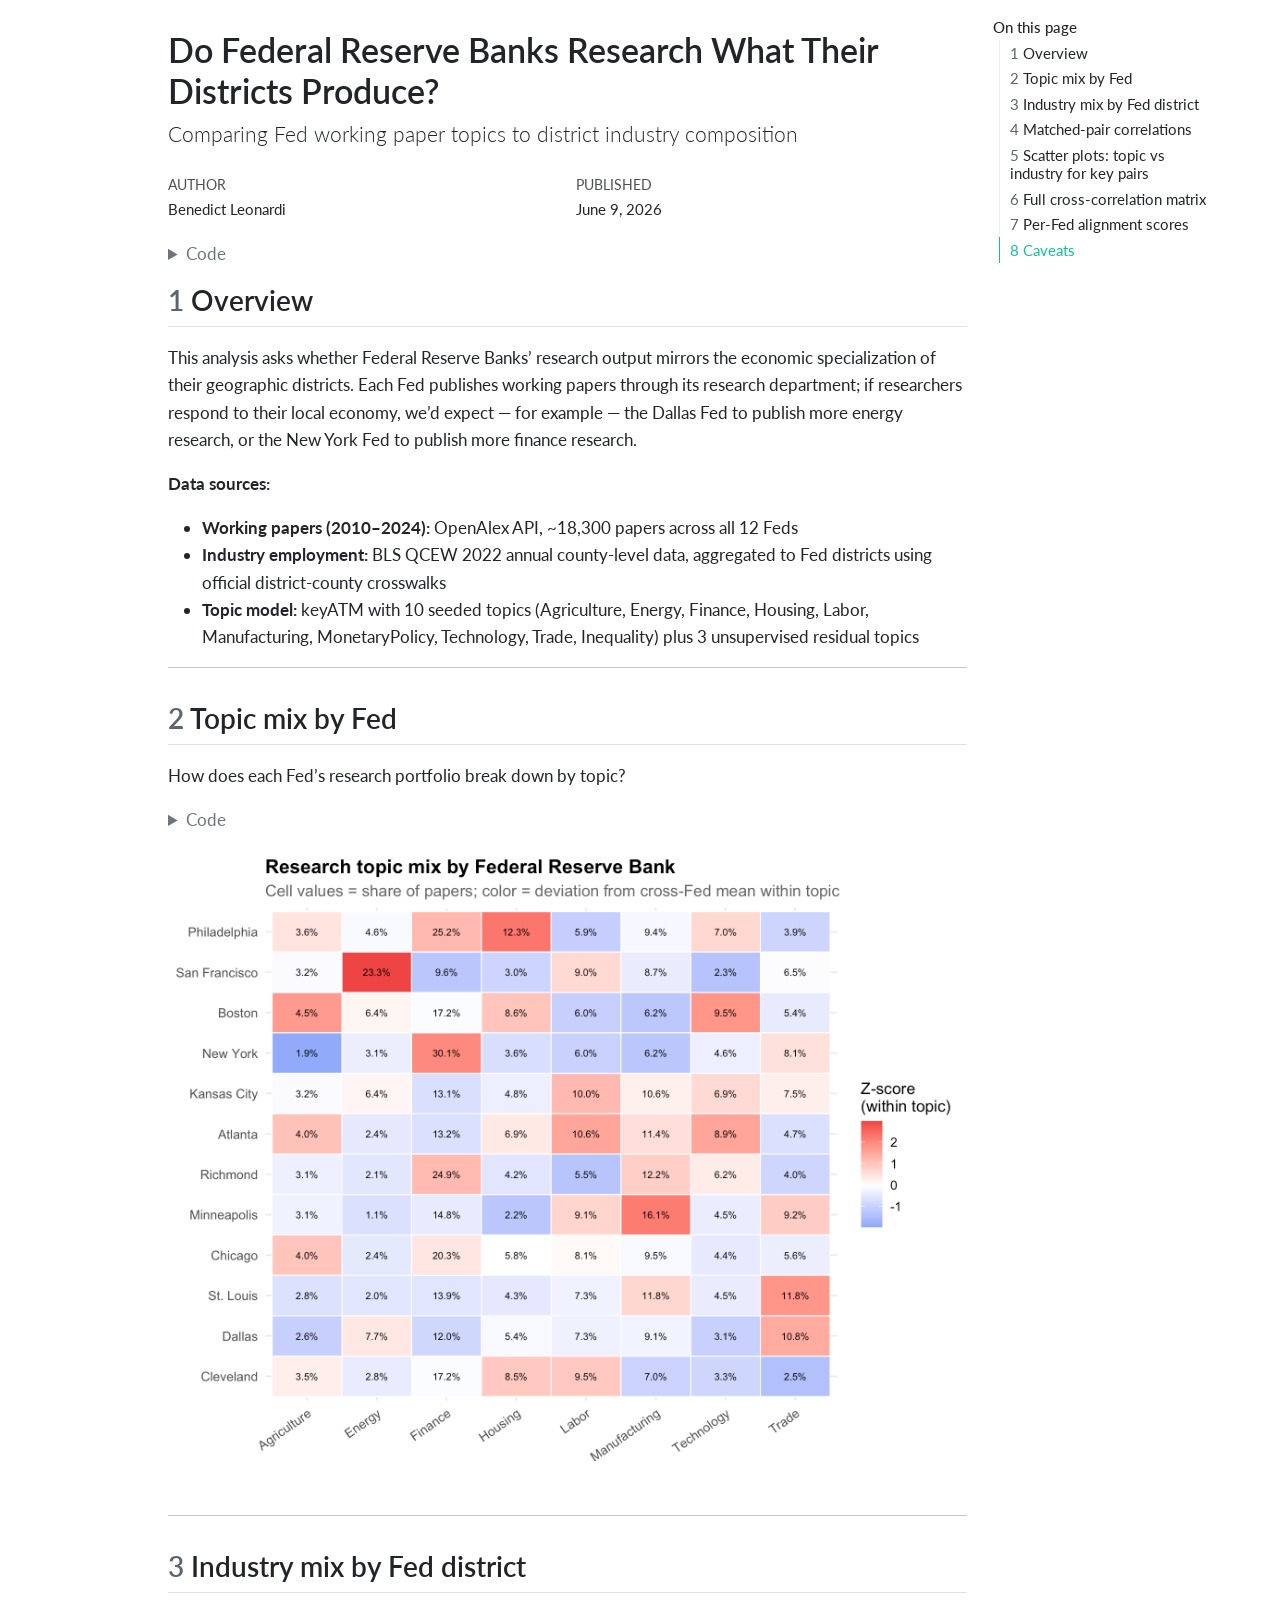
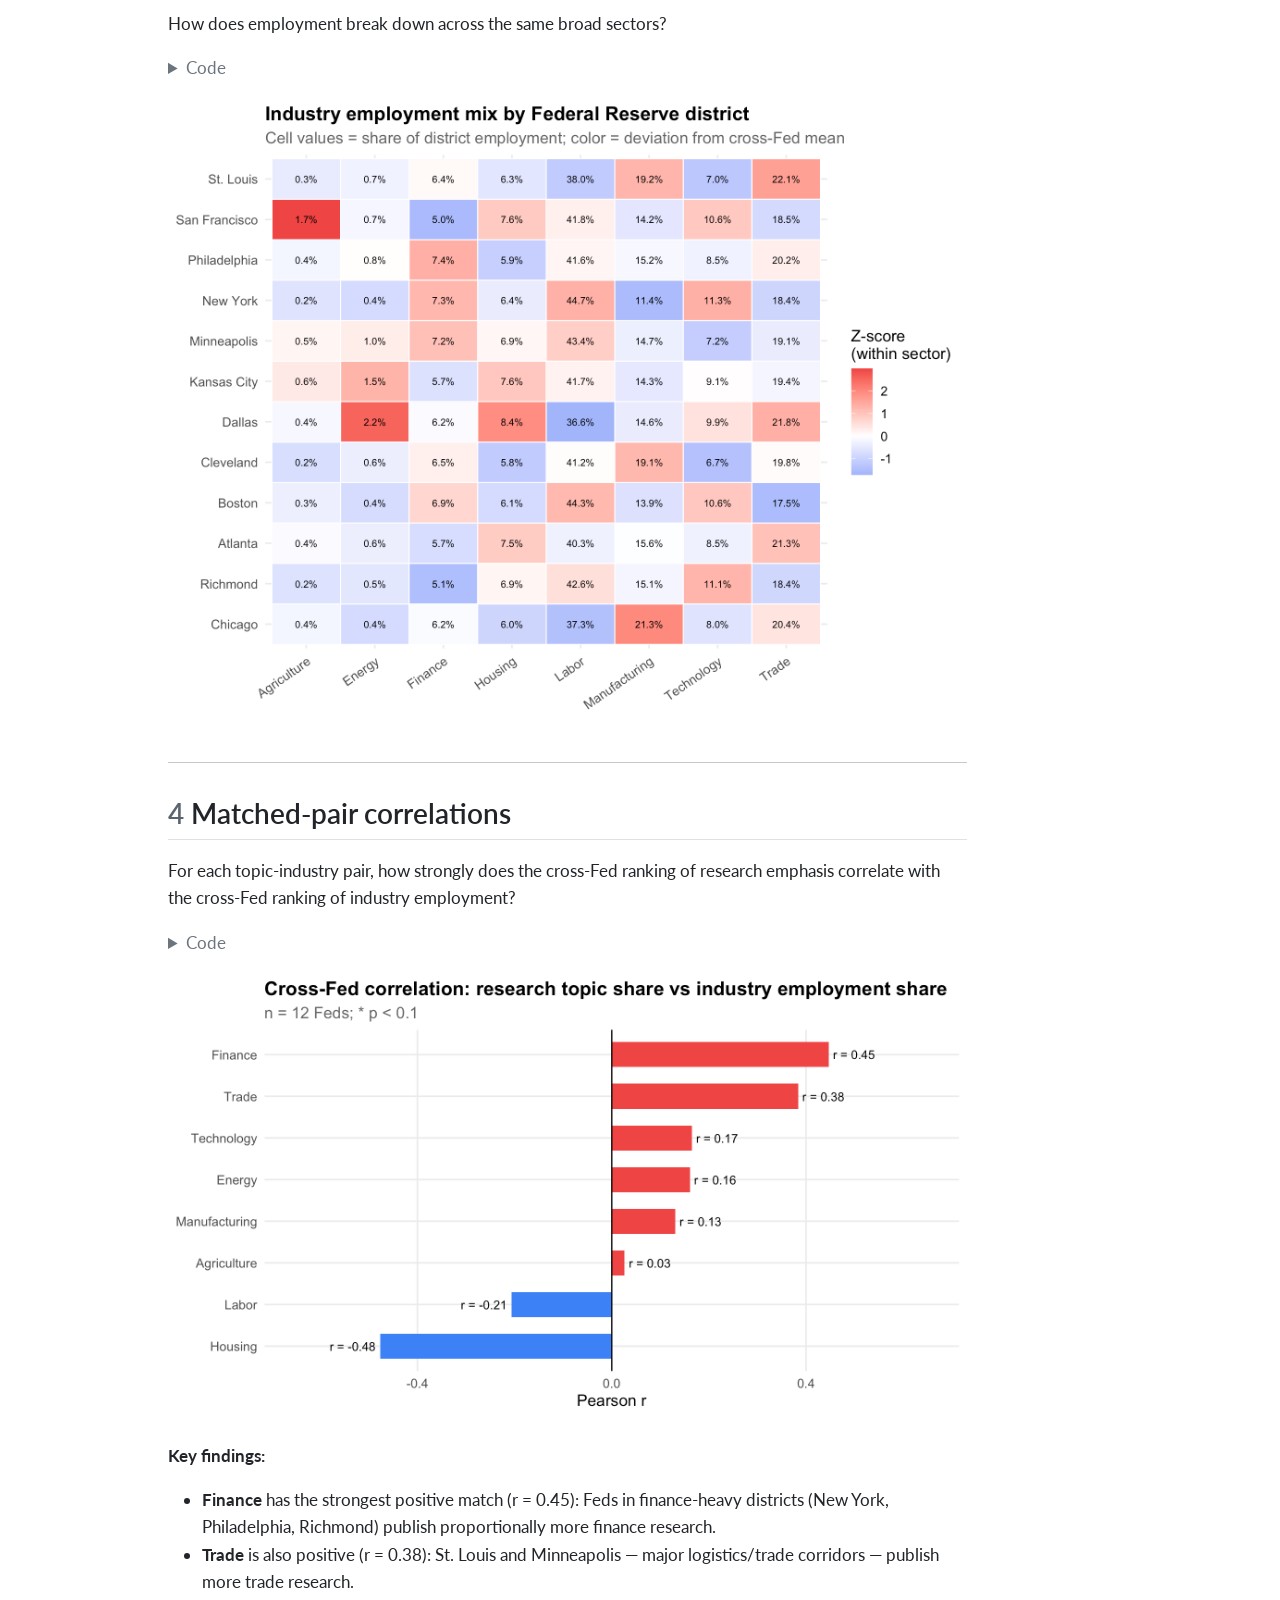
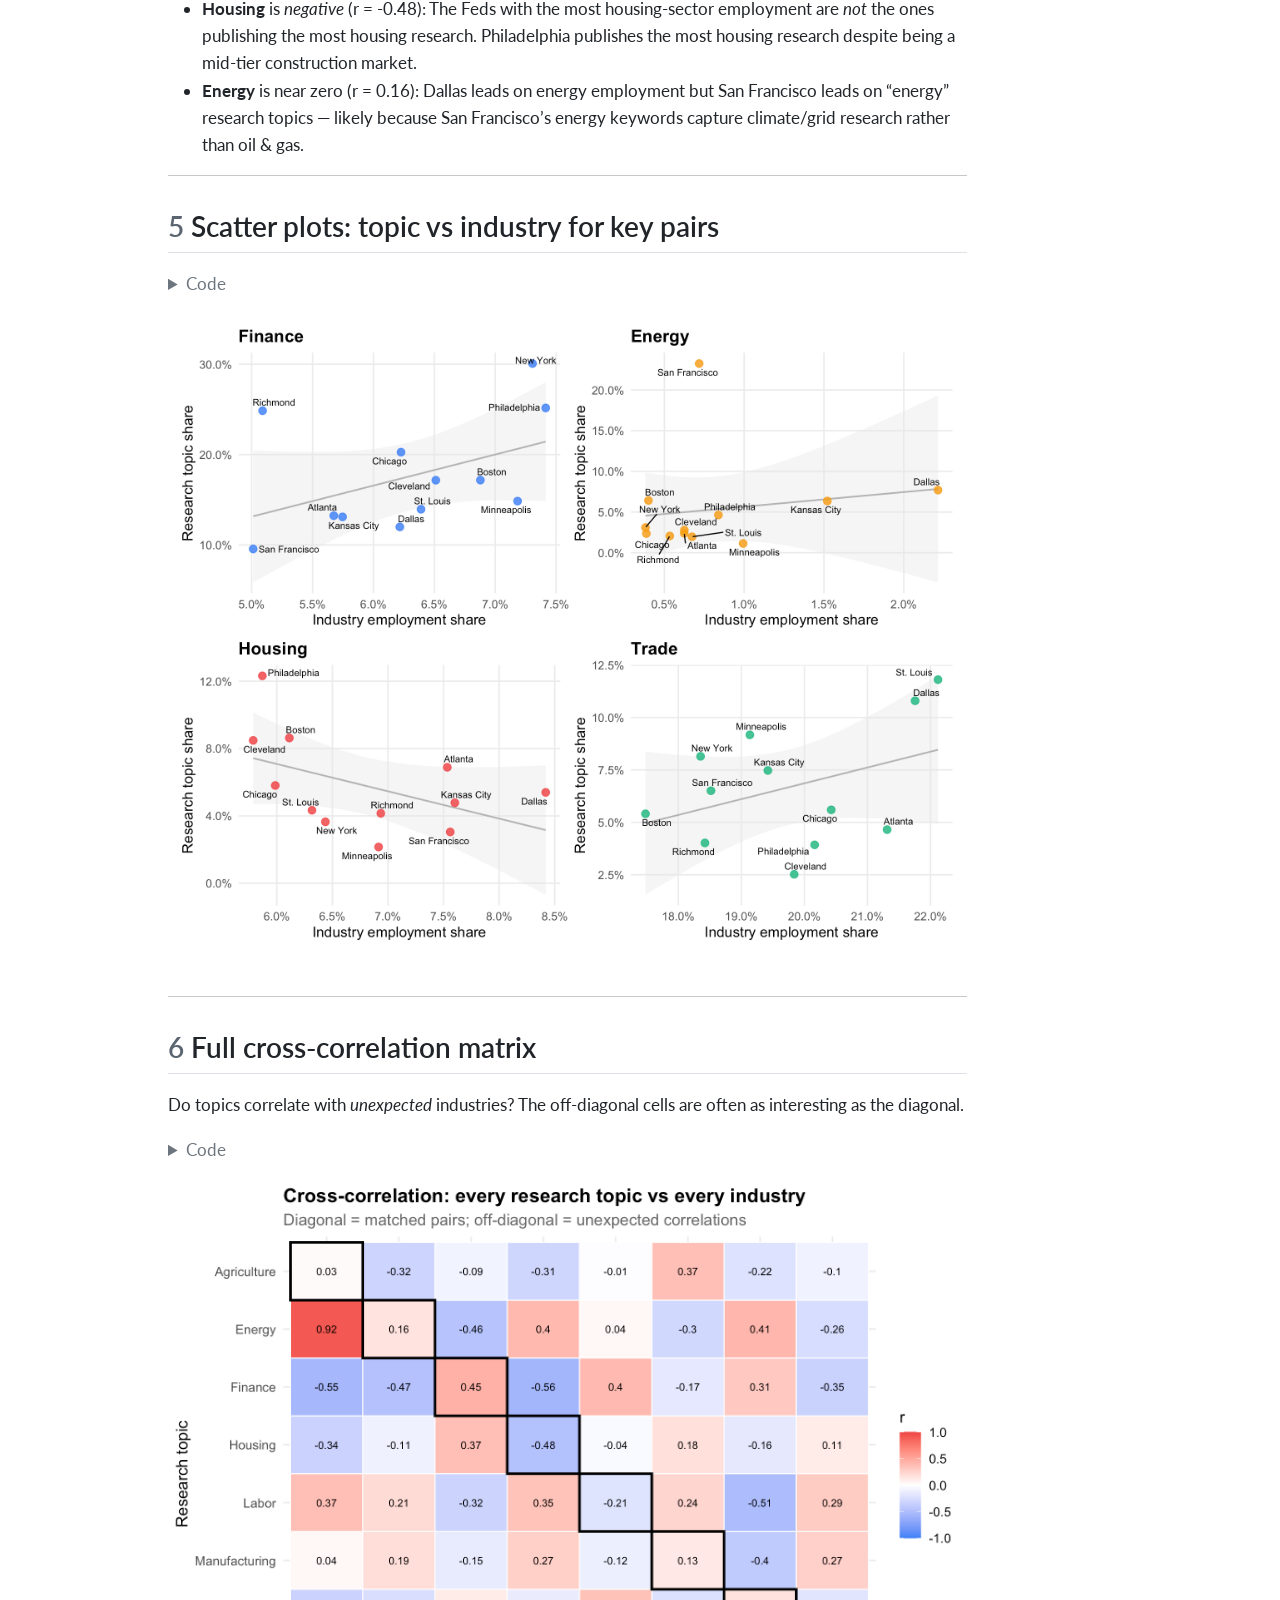
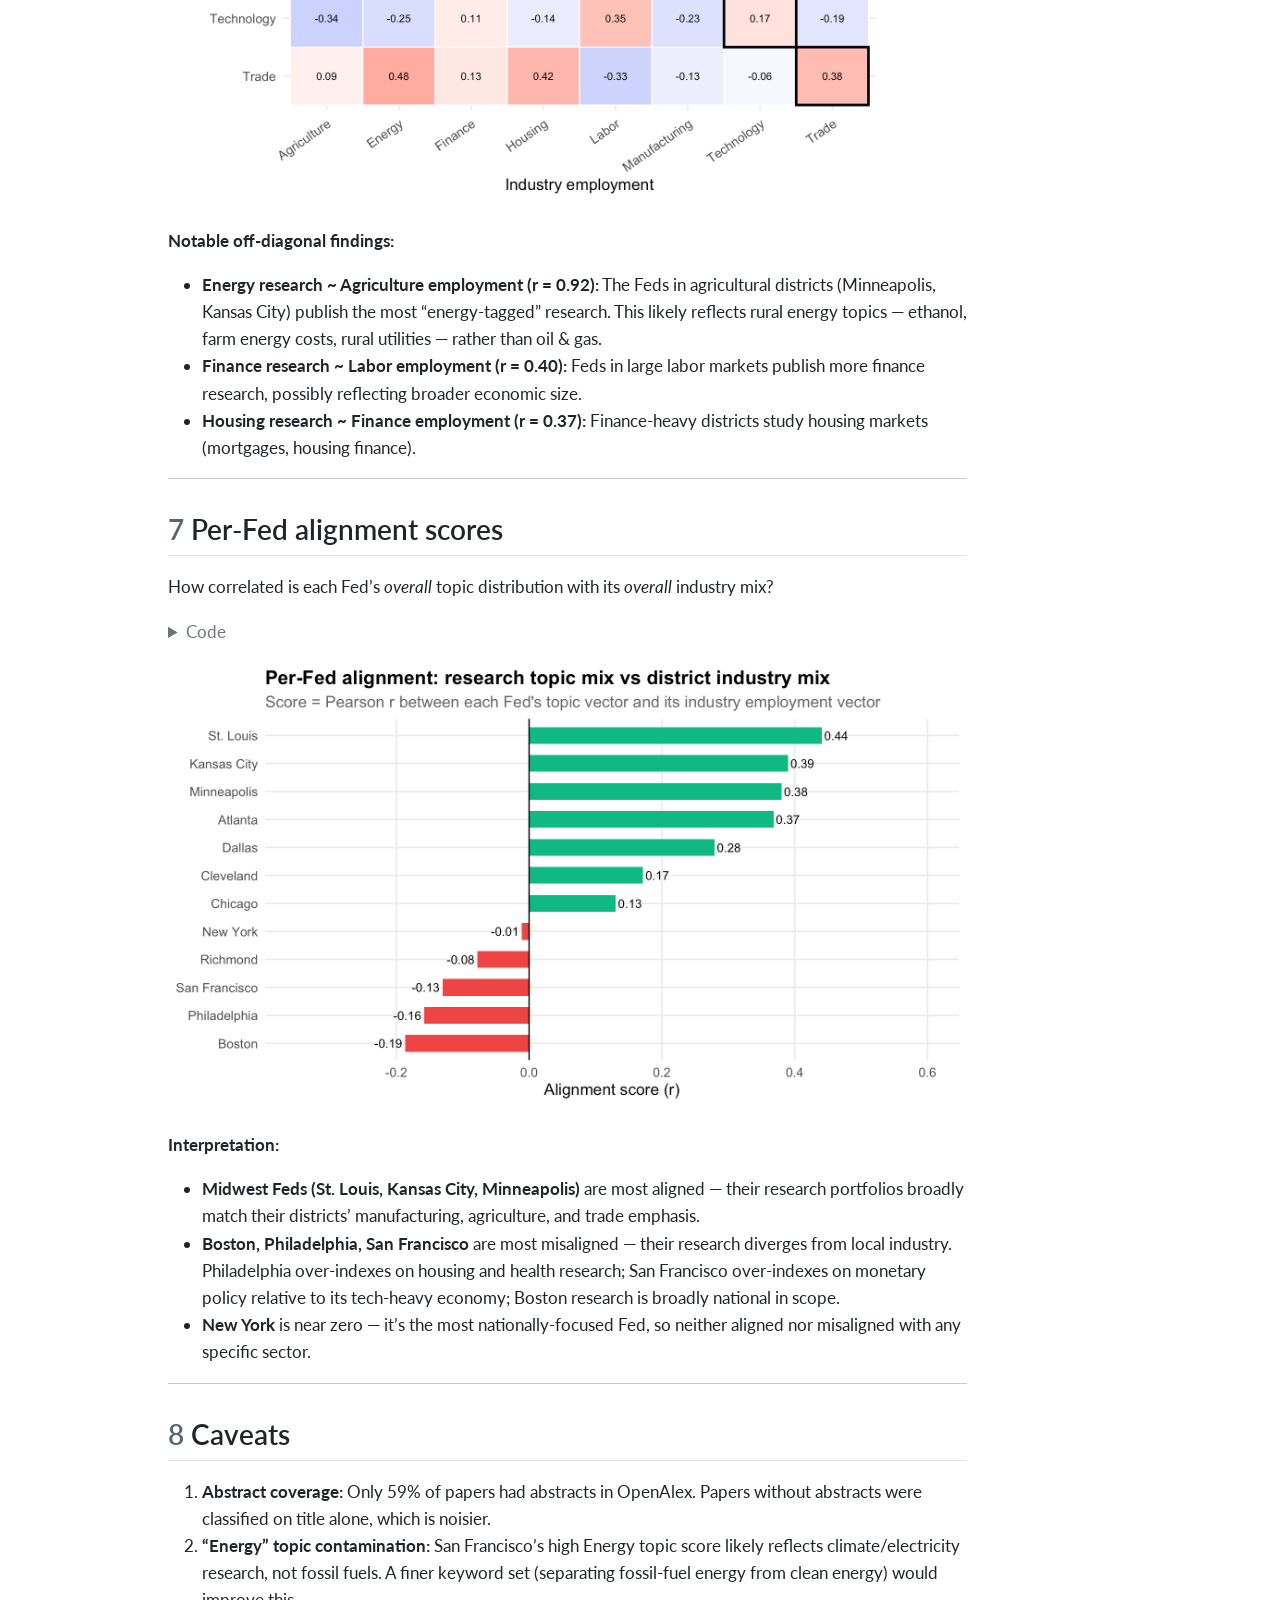
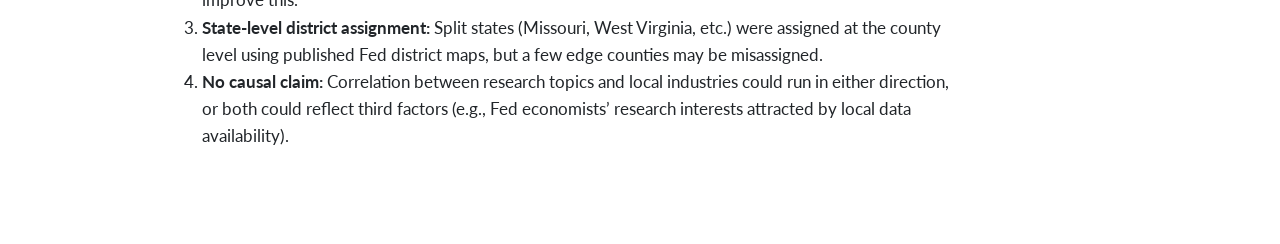
==== docs/index.html @ f2a588a4 "Initial commit: Fed Reserve research alignment analysis Co-Authored-By: Claude Sonnet 4.6 <noreply@a" ====
<!DOCTYPE html>
<html xmlns="http://www.w3.org/1999/xhtml" lang="en" xml:lang="en"><head>

<meta charset="utf-8">
<meta name="generator" content="quarto-1.8.27">

<meta name="viewport" content="width=device-width, initial-scale=1.0, user-scalable=yes">

<meta name="author" content="Benedict Leonardi">
<meta name="dcterms.date" content="2026-06-09">

<title>Do Federal Reserve Banks Research What Their Districts Produce? – Fed Research Districts</title>
<style>
code{white-space: pre-wrap;}
span.smallcaps{font-variant: small-caps;}
div.columns{display: flex; gap: min(4vw, 1.5em);}
div.column{flex: auto; overflow-x: auto;}
div.hanging-indent{margin-left: 1.5em; text-indent: -1.5em;}
ul.task-list{list-style: none;}
ul.task-list li input[type="checkbox"] {
  width: 0.8em;
  margin: 0 0.8em 0.2em -1em; /* quarto-specific, see https://github.com/quarto-dev/quarto-cli/issues/4556 */ 
  vertical-align: middle;
}
/* CSS for syntax highlighting */
html { -webkit-text-size-adjust: 100%; }
pre > code.sourceCode { white-space: pre; position: relative; }
pre > code.sourceCode > span { display: inline-block; line-height: 1.25; }
pre > code.sourceCode > span:empty { height: 1.2em; }
.sourceCode { overflow: visible; }
code.sourceCode > span { color: inherit; text-decoration: inherit; }
div.sourceCode { margin: 1em 0; }
pre.sourceCode { margin: 0; }
@media screen {
div.sourceCode { overflow: auto; }
}
@media print {
pre > code.sourceCode { white-space: pre-wrap; }
pre > code.sourceCode > span { text-indent: -5em; padding-left: 5em; }
}
pre.numberSource code
  { counter-reset: source-line 0; }
pre.numberSource code > span
  { position: relative; left: -4em; counter-increment: source-line; }
pre.numberSource code > span > a:first-child::before
  { content: counter(source-line);
    position: relative; left: -1em; text-align: right; vertical-align: baseline;
    border: none; display: inline-block;
    -webkit-touch-callout: none; -webkit-user-select: none;
    -khtml-user-select: none; -moz-user-select: none;
    -ms-user-select: none; user-select: none;
    padding: 0 4px; width: 4em;
  }
pre.numberSource { margin-left: 3em;  padding-left: 4px; }
div.sourceCode
  {   }
@media screen {
pre > code.sourceCode > span > a:first-child::before { text-decoration: underline; }
}
</style>


<script src="site_libs/quarto-nav/quarto-nav.js"></script>
<script src="site_libs/clipboard/clipboard.min.js"></script>
<script src="site_libs/quarto-search/autocomplete.umd.js"></script>
<script src="site_libs/quarto-search/fuse.min.js"></script>
<script src="site_libs/quarto-search/quarto-search.js"></script>
<meta name="quarto:offset" content="./">
<script src="site_libs/quarto-html/quarto.js" type="module"></script>
<script src="site_libs/quarto-html/tabsets/tabsets.js" type="module"></script>
<script src="site_libs/quarto-html/axe/axe-check.js" type="module"></script>
<script src="site_libs/quarto-html/popper.min.js"></script>
<script src="site_libs/quarto-html/tippy.umd.min.js"></script>
<script src="site_libs/quarto-html/anchor.min.js"></script>
<link href="site_libs/quarto-html/tippy.css" rel="stylesheet">
<link href="site_libs/quarto-html/quarto-syntax-highlighting-8b4baf804e461d9b72633f0de59a0cac.css" rel="stylesheet" id="quarto-text-highlighting-styles">
<script src="site_libs/bootstrap/bootstrap.min.js"></script>
<link href="site_libs/bootstrap/bootstrap-icons.css" rel="stylesheet">
<link href="site_libs/bootstrap/bootstrap-490776986bfb54d168745c47eead3066.min.css" rel="stylesheet" append-hash="true" id="quarto-bootstrap" data-mode="light">
<script id="quarto-search-options" type="application/json">{
  "location": "sidebar",
  "copy-button": false,
  "collapse-after": 3,
  "panel-placement": "start",
  "type": "textbox",
  "limit": 50,
  "keyboard-shortcut": [
    "f",
    "/",
    "s"
  ],
  "show-item-context": false,
  "language": {
    "search-no-results-text": "No results",
    "search-matching-documents-text": "matching documents",
    "search-copy-link-title": "Copy link to search",
    "search-hide-matches-text": "Hide additional matches",
    "search-more-match-text": "more match in this document",
    "search-more-matches-text": "more matches in this document",
    "search-clear-button-title": "Clear",
    "search-text-placeholder": "",
    "search-detached-cancel-button-title": "Cancel",
    "search-submit-button-title": "Submit",
    "search-label": "Search"
  }
}</script>


</head>

<body class="quarto-light">

<div id="quarto-search-results"></div>
<!-- content -->
<div id="quarto-content" class="quarto-container page-columns page-rows-contents page-layout-article">
<!-- sidebar -->
<!-- margin-sidebar -->
    <div id="quarto-margin-sidebar" class="sidebar margin-sidebar">
        <nav id="TOC" role="doc-toc" class="toc-active">
    <h2 id="toc-title">On this page</h2>
   
  <ul>
  <li><a href="#overview" id="toc-overview" class="nav-link active" data-scroll-target="#overview"><span class="header-section-number">1</span> Overview</a></li>
  <li><a href="#topic-mix-by-fed" id="toc-topic-mix-by-fed" class="nav-link" data-scroll-target="#topic-mix-by-fed"><span class="header-section-number">2</span> Topic mix by Fed</a></li>
  <li><a href="#industry-mix-by-fed-district" id="toc-industry-mix-by-fed-district" class="nav-link" data-scroll-target="#industry-mix-by-fed-district"><span class="header-section-number">3</span> Industry mix by Fed district</a></li>
  <li><a href="#matched-pair-correlations" id="toc-matched-pair-correlations" class="nav-link" data-scroll-target="#matched-pair-correlations"><span class="header-section-number">4</span> Matched-pair correlations</a></li>
  <li><a href="#scatter-plots-topic-vs-industry-for-key-pairs" id="toc-scatter-plots-topic-vs-industry-for-key-pairs" class="nav-link" data-scroll-target="#scatter-plots-topic-vs-industry-for-key-pairs"><span class="header-section-number">5</span> Scatter plots: topic vs industry for key pairs</a></li>
  <li><a href="#full-cross-correlation-matrix" id="toc-full-cross-correlation-matrix" class="nav-link" data-scroll-target="#full-cross-correlation-matrix"><span class="header-section-number">6</span> Full cross-correlation matrix</a></li>
  <li><a href="#per-fed-alignment-scores" id="toc-per-fed-alignment-scores" class="nav-link" data-scroll-target="#per-fed-alignment-scores"><span class="header-section-number">7</span> Per-Fed alignment scores</a></li>
  <li><a href="#caveats" id="toc-caveats" class="nav-link" data-scroll-target="#caveats"><span class="header-section-number">8</span> Caveats</a></li>
  </ul>
</nav>
    </div>
<!-- main -->
<main class="content" id="quarto-document-content">

<header id="title-block-header" class="quarto-title-block default">
<div class="quarto-title">
<h1 class="title">Do Federal Reserve Banks Research What Their Districts Produce?</h1>
<p class="subtitle lead">Comparing Fed working paper topics to district industry composition</p>
</div>



<div class="quarto-title-meta">

    <div>
    <div class="quarto-title-meta-heading">Author</div>
    <div class="quarto-title-meta-contents">
             <p>Benedict Leonardi </p>
          </div>
  </div>
    
    <div>
    <div class="quarto-title-meta-heading">Published</div>
    <div class="quarto-title-meta-contents">
      <p class="date">June 9, 2026</p>
    </div>
  </div>
  
    
  </div>
  


</header>


<div class="cell">
<details class="code-fold">
<summary>Code</summary>
<div class="code-copy-outer-scaffold"><div class="sourceCode cell-code" id="cb1"><pre class="sourceCode r code-with-copy"><code class="sourceCode r"><span id="cb1-1"><a href="#cb1-1" aria-hidden="true" tabindex="-1"></a><span class="fu">library</span>(tidyverse)</span>
<span id="cb1-2"><a href="#cb1-2" aria-hidden="true" tabindex="-1"></a><span class="fu">library</span>(ggrepel)</span>
<span id="cb1-3"><a href="#cb1-3" aria-hidden="true" tabindex="-1"></a></span>
<span id="cb1-4"><a href="#cb1-4" aria-hidden="true" tabindex="-1"></a>topic_shares    <span class="ot">&lt;-</span> <span class="fu">read_csv</span>(<span class="st">"data/fed_topic_shares.csv"</span>)</span>
<span id="cb1-5"><a href="#cb1-5" aria-hidden="true" tabindex="-1"></a>industry_shares <span class="ot">&lt;-</span> <span class="fu">read_csv</span>(<span class="st">"data/fed_industry_shares.csv"</span>)</span>
<span id="cb1-6"><a href="#cb1-6" aria-hidden="true" tabindex="-1"></a>pair_cors       <span class="ot">&lt;-</span> <span class="fu">read_csv</span>(<span class="st">"data/pair_correlations.csv"</span>)</span>
<span id="cb1-7"><a href="#cb1-7" aria-hidden="true" tabindex="-1"></a>cross_cor       <span class="ot">&lt;-</span> <span class="fu">read_csv</span>(<span class="st">"data/cross_correlation_matrix.csv"</span>)</span>
<span id="cb1-8"><a href="#cb1-8" aria-hidden="true" tabindex="-1"></a>alignment       <span class="ot">&lt;-</span> <span class="fu">read_csv</span>(<span class="st">"data/fed_alignment_scores.csv"</span>)</span>
<span id="cb1-9"><a href="#cb1-9" aria-hidden="true" tabindex="-1"></a>joined          <span class="ot">&lt;-</span> <span class="fu">read_csv</span>(<span class="st">"data/joined_wide.csv"</span>)</span>
<span id="cb1-10"><a href="#cb1-10" aria-hidden="true" tabindex="-1"></a></span>
<span id="cb1-11"><a href="#cb1-11" aria-hidden="true" tabindex="-1"></a>sectors <span class="ot">&lt;-</span> <span class="fu">c</span>(<span class="st">"Housing"</span>,<span class="st">"Energy"</span>,<span class="st">"Agriculture"</span>,<span class="st">"Technology"</span>,<span class="st">"Finance"</span>,<span class="st">"Trade"</span>,<span class="st">"Manufacturing"</span>,<span class="st">"Labor"</span>)</span>
<span id="cb1-12"><a href="#cb1-12" aria-hidden="true" tabindex="-1"></a></span>
<span id="cb1-13"><a href="#cb1-13" aria-hidden="true" tabindex="-1"></a><span class="fu">theme_set</span>(</span>
<span id="cb1-14"><a href="#cb1-14" aria-hidden="true" tabindex="-1"></a>  <span class="fu">theme_minimal</span>(<span class="at">base_size =</span> <span class="dv">13</span>) <span class="sc">+</span></span>
<span id="cb1-15"><a href="#cb1-15" aria-hidden="true" tabindex="-1"></a>  <span class="fu">theme</span>(</span>
<span id="cb1-16"><a href="#cb1-16" aria-hidden="true" tabindex="-1"></a>    <span class="at">plot.title    =</span> <span class="fu">element_text</span>(<span class="at">face =</span> <span class="st">"bold"</span>),</span>
<span id="cb1-17"><a href="#cb1-17" aria-hidden="true" tabindex="-1"></a>    <span class="at">plot.subtitle =</span> <span class="fu">element_text</span>(<span class="at">color =</span> <span class="st">"grey40"</span>),</span>
<span id="cb1-18"><a href="#cb1-18" aria-hidden="true" tabindex="-1"></a>    <span class="at">panel.grid.minor =</span> <span class="fu">element_blank</span>()</span>
<span id="cb1-19"><a href="#cb1-19" aria-hidden="true" tabindex="-1"></a>  )</span>
<span id="cb1-20"><a href="#cb1-20" aria-hidden="true" tabindex="-1"></a>)</span></code></pre></div><button title="Copy to Clipboard" class="code-copy-button"><i class="bi"></i></button></div>
</details>
</div>
<section id="overview" class="level2" data-number="1">
<h2 data-number="1" class="anchored" data-anchor-id="overview"><span class="header-section-number">1</span> Overview</h2>
<p>This analysis asks whether Federal Reserve Banks’ research output mirrors the economic specialization of their geographic districts. Each Fed publishes working papers through its research department; if researchers respond to their local economy, we’d expect — for example — the Dallas Fed to publish more energy research, or the New York Fed to publish more finance research.</p>
<p><strong>Data sources:</strong></p>
<ul>
<li><strong>Working papers (2010–2024):</strong> OpenAlex API, ~18,300 papers across all 12 Feds</li>
<li><strong>Industry employment:</strong> BLS QCEW 2022 annual county-level data, aggregated to Fed districts using official district-county crosswalks</li>
<li><strong>Topic model:</strong> keyATM with 10 seeded topics (Agriculture, Energy, Finance, Housing, Labor, Manufacturing, MonetaryPolicy, Technology, Trade, Inequality) plus 3 unsupervised residual topics</li>
</ul>
<hr>
</section>
<section id="topic-mix-by-fed" class="level2" data-number="2">
<h2 data-number="2" class="anchored" data-anchor-id="topic-mix-by-fed"><span class="header-section-number">2</span> Topic mix by Fed</h2>
<p>How does each Fed’s research portfolio break down by topic?</p>
<div class="cell">
<details class="code-fold">
<summary>Code</summary>
<div class="code-copy-outer-scaffold"><div class="sourceCode cell-code" id="cb2"><pre class="sourceCode r code-with-copy"><code class="sourceCode r"><span id="cb2-1"><a href="#cb2-1" aria-hidden="true" tabindex="-1"></a>topic_long <span class="ot">&lt;-</span> topic_shares <span class="sc">|&gt;</span></span>
<span id="cb2-2"><a href="#cb2-2" aria-hidden="true" tabindex="-1"></a>  <span class="fu">select</span>(fed, <span class="fu">all_of</span>(sectors)) <span class="sc">|&gt;</span></span>
<span id="cb2-3"><a href="#cb2-3" aria-hidden="true" tabindex="-1"></a>  <span class="fu">pivot_longer</span>(<span class="sc">-</span>fed, <span class="at">names_to =</span> <span class="st">"topic"</span>, <span class="at">values_to =</span> <span class="st">"share"</span>)</span>
<span id="cb2-4"><a href="#cb2-4" aria-hidden="true" tabindex="-1"></a></span>
<span id="cb2-5"><a href="#cb2-5" aria-hidden="true" tabindex="-1"></a><span class="co"># Normalize within topic (z-score) so differences are visible across topics</span></span>
<span id="cb2-6"><a href="#cb2-6" aria-hidden="true" tabindex="-1"></a>topic_long <span class="ot">&lt;-</span> topic_long <span class="sc">|&gt;</span></span>
<span id="cb2-7"><a href="#cb2-7" aria-hidden="true" tabindex="-1"></a>  <span class="fu">group_by</span>(topic) <span class="sc">|&gt;</span></span>
<span id="cb2-8"><a href="#cb2-8" aria-hidden="true" tabindex="-1"></a>  <span class="fu">mutate</span>(<span class="at">z =</span> (share <span class="sc">-</span> <span class="fu">mean</span>(share)) <span class="sc">/</span> <span class="fu">sd</span>(share)) <span class="sc">|&gt;</span></span>
<span id="cb2-9"><a href="#cb2-9" aria-hidden="true" tabindex="-1"></a>  <span class="fu">ungroup</span>()</span>
<span id="cb2-10"><a href="#cb2-10" aria-hidden="true" tabindex="-1"></a></span>
<span id="cb2-11"><a href="#cb2-11" aria-hidden="true" tabindex="-1"></a><span class="fu">ggplot</span>(topic_long, <span class="fu">aes</span>(<span class="at">x =</span> topic, <span class="at">y =</span> <span class="fu">fct_reorder</span>(fed, share, <span class="at">.fun =</span> sum), <span class="at">fill =</span> z)) <span class="sc">+</span></span>
<span id="cb2-12"><a href="#cb2-12" aria-hidden="true" tabindex="-1"></a>  <span class="fu">geom_tile</span>(<span class="at">color =</span> <span class="st">"white"</span>, <span class="at">linewidth =</span> <span class="fl">0.4</span>) <span class="sc">+</span></span>
<span id="cb2-13"><a href="#cb2-13" aria-hidden="true" tabindex="-1"></a>  <span class="fu">geom_text</span>(<span class="fu">aes</span>(<span class="at">label =</span> scales<span class="sc">::</span><span class="fu">percent</span>(share, <span class="at">accuracy =</span> <span class="fl">0.1</span>)), <span class="at">size =</span> <span class="fl">2.8</span>, <span class="at">color =</span> <span class="st">"black"</span>) <span class="sc">+</span></span>
<span id="cb2-14"><a href="#cb2-14" aria-hidden="true" tabindex="-1"></a>  <span class="fu">scale_fill_gradient2</span>(</span>
<span id="cb2-15"><a href="#cb2-15" aria-hidden="true" tabindex="-1"></a>    <span class="at">low =</span> <span class="st">"#3B82F6"</span>, <span class="at">mid =</span> <span class="st">"white"</span>, <span class="at">high =</span> <span class="st">"#EF4444"</span>,</span>
<span id="cb2-16"><a href="#cb2-16" aria-hidden="true" tabindex="-1"></a>    <span class="at">midpoint =</span> <span class="dv">0</span>, <span class="at">name =</span> <span class="st">"Z-score</span><span class="sc">\n</span><span class="st">(within topic)"</span></span>
<span id="cb2-17"><a href="#cb2-17" aria-hidden="true" tabindex="-1"></a>  ) <span class="sc">+</span></span>
<span id="cb2-18"><a href="#cb2-18" aria-hidden="true" tabindex="-1"></a>  <span class="fu">scale_x_discrete</span>(<span class="at">guide =</span> <span class="fu">guide_axis</span>(<span class="at">angle =</span> <span class="dv">35</span>)) <span class="sc">+</span></span>
<span id="cb2-19"><a href="#cb2-19" aria-hidden="true" tabindex="-1"></a>  <span class="fu">labs</span>(</span>
<span id="cb2-20"><a href="#cb2-20" aria-hidden="true" tabindex="-1"></a>    <span class="at">title    =</span> <span class="st">"Research topic mix by Federal Reserve Bank"</span>,</span>
<span id="cb2-21"><a href="#cb2-21" aria-hidden="true" tabindex="-1"></a>    <span class="at">subtitle =</span> <span class="st">"Cell values = share of papers; color = deviation from cross-Fed mean within topic"</span>,</span>
<span id="cb2-22"><a href="#cb2-22" aria-hidden="true" tabindex="-1"></a>    <span class="at">x =</span> <span class="cn">NULL</span>, <span class="at">y =</span> <span class="cn">NULL</span></span>
<span id="cb2-23"><a href="#cb2-23" aria-hidden="true" tabindex="-1"></a>  )</span></code></pre></div><button title="Copy to Clipboard" class="code-copy-button"><i class="bi"></i></button></div>
</details>
<div class="cell-output-display">
<div>
<figure class="figure">
<p><img src="index_files/figure-html/topic-heatmap-1.png" class="img-fluid figure-img" width="864"></p>
</figure>
</div>
</div>
</div>
<hr>
</section>
<section id="industry-mix-by-fed-district" class="level2" data-number="3">
<h2 data-number="3" class="anchored" data-anchor-id="industry-mix-by-fed-district"><span class="header-section-number">3</span> Industry mix by Fed district</h2>
<p>How does employment break down across the same broad sectors?</p>
<div class="cell">
<details class="code-fold">
<summary>Code</summary>
<div class="code-copy-outer-scaffold"><div class="sourceCode cell-code" id="cb3"><pre class="sourceCode r code-with-copy"><code class="sourceCode r"><span id="cb3-1"><a href="#cb3-1" aria-hidden="true" tabindex="-1"></a>ind_long <span class="ot">&lt;-</span> industry_shares <span class="sc">|&gt;</span></span>
<span id="cb3-2"><a href="#cb3-2" aria-hidden="true" tabindex="-1"></a>  <span class="fu">filter</span>(sector <span class="sc">%in%</span> sectors)</span>
<span id="cb3-3"><a href="#cb3-3" aria-hidden="true" tabindex="-1"></a></span>
<span id="cb3-4"><a href="#cb3-4" aria-hidden="true" tabindex="-1"></a>ind_long <span class="ot">&lt;-</span> ind_long <span class="sc">|&gt;</span></span>
<span id="cb3-5"><a href="#cb3-5" aria-hidden="true" tabindex="-1"></a>  <span class="fu">group_by</span>(sector) <span class="sc">|&gt;</span></span>
<span id="cb3-6"><a href="#cb3-6" aria-hidden="true" tabindex="-1"></a>  <span class="fu">mutate</span>(<span class="at">z =</span> (emp_share <span class="sc">-</span> <span class="fu">mean</span>(emp_share)) <span class="sc">/</span> <span class="fu">sd</span>(emp_share)) <span class="sc">|&gt;</span></span>
<span id="cb3-7"><a href="#cb3-7" aria-hidden="true" tabindex="-1"></a>  <span class="fu">ungroup</span>()</span>
<span id="cb3-8"><a href="#cb3-8" aria-hidden="true" tabindex="-1"></a></span>
<span id="cb3-9"><a href="#cb3-9" aria-hidden="true" tabindex="-1"></a><span class="fu">ggplot</span>(ind_long, <span class="fu">aes</span>(<span class="at">x =</span> sector, <span class="at">y =</span> <span class="fu">fct_reorder</span>(fed, emp_share, <span class="at">.fun =</span> sum), <span class="at">fill =</span> z)) <span class="sc">+</span></span>
<span id="cb3-10"><a href="#cb3-10" aria-hidden="true" tabindex="-1"></a>  <span class="fu">geom_tile</span>(<span class="at">color =</span> <span class="st">"white"</span>, <span class="at">linewidth =</span> <span class="fl">0.4</span>) <span class="sc">+</span></span>
<span id="cb3-11"><a href="#cb3-11" aria-hidden="true" tabindex="-1"></a>  <span class="fu">geom_text</span>(<span class="fu">aes</span>(<span class="at">label =</span> scales<span class="sc">::</span><span class="fu">percent</span>(emp_share, <span class="at">accuracy =</span> <span class="fl">0.1</span>)), <span class="at">size =</span> <span class="fl">2.8</span>, <span class="at">color =</span> <span class="st">"black"</span>) <span class="sc">+</span></span>
<span id="cb3-12"><a href="#cb3-12" aria-hidden="true" tabindex="-1"></a>  <span class="fu">scale_fill_gradient2</span>(</span>
<span id="cb3-13"><a href="#cb3-13" aria-hidden="true" tabindex="-1"></a>    <span class="at">low =</span> <span class="st">"#3B82F6"</span>, <span class="at">mid =</span> <span class="st">"white"</span>, <span class="at">high =</span> <span class="st">"#EF4444"</span>,</span>
<span id="cb3-14"><a href="#cb3-14" aria-hidden="true" tabindex="-1"></a>    <span class="at">midpoint =</span> <span class="dv">0</span>, <span class="at">name =</span> <span class="st">"Z-score</span><span class="sc">\n</span><span class="st">(within sector)"</span></span>
<span id="cb3-15"><a href="#cb3-15" aria-hidden="true" tabindex="-1"></a>  ) <span class="sc">+</span></span>
<span id="cb3-16"><a href="#cb3-16" aria-hidden="true" tabindex="-1"></a>  <span class="fu">scale_x_discrete</span>(<span class="at">guide =</span> <span class="fu">guide_axis</span>(<span class="at">angle =</span> <span class="dv">35</span>)) <span class="sc">+</span></span>
<span id="cb3-17"><a href="#cb3-17" aria-hidden="true" tabindex="-1"></a>  <span class="fu">labs</span>(</span>
<span id="cb3-18"><a href="#cb3-18" aria-hidden="true" tabindex="-1"></a>    <span class="at">title    =</span> <span class="st">"Industry employment mix by Federal Reserve district"</span>,</span>
<span id="cb3-19"><a href="#cb3-19" aria-hidden="true" tabindex="-1"></a>    <span class="at">subtitle =</span> <span class="st">"Cell values = share of district employment; color = deviation from cross-Fed mean"</span>,</span>
<span id="cb3-20"><a href="#cb3-20" aria-hidden="true" tabindex="-1"></a>    <span class="at">x =</span> <span class="cn">NULL</span>, <span class="at">y =</span> <span class="cn">NULL</span></span>
<span id="cb3-21"><a href="#cb3-21" aria-hidden="true" tabindex="-1"></a>  )</span></code></pre></div><button title="Copy to Clipboard" class="code-copy-button"><i class="bi"></i></button></div>
</details>
<div class="cell-output-display">
<div>
<figure class="figure">
<p><img src="index_files/figure-html/industry-heatmap-1.png" class="img-fluid figure-img" width="864"></p>
</figure>
</div>
</div>
</div>
<hr>
</section>
<section id="matched-pair-correlations" class="level2" data-number="4">
<h2 data-number="4" class="anchored" data-anchor-id="matched-pair-correlations"><span class="header-section-number">4</span> Matched-pair correlations</h2>
<p>For each topic-industry pair, how strongly does the cross-Fed ranking of research emphasis correlate with the cross-Fed ranking of industry employment?</p>
<div class="cell">
<details class="code-fold">
<summary>Code</summary>
<div class="code-copy-outer-scaffold"><div class="sourceCode cell-code" id="cb4"><pre class="sourceCode r code-with-copy"><code class="sourceCode r"><span id="cb4-1"><a href="#cb4-1" aria-hidden="true" tabindex="-1"></a>pair_cors <span class="sc">|&gt;</span></span>
<span id="cb4-2"><a href="#cb4-2" aria-hidden="true" tabindex="-1"></a>  <span class="fu">mutate</span>(</span>
<span id="cb4-3"><a href="#cb4-3" aria-hidden="true" tabindex="-1"></a>    <span class="at">sig   =</span> p <span class="sc">&lt;</span> <span class="fl">0.1</span>,</span>
<span id="cb4-4"><a href="#cb4-4" aria-hidden="true" tabindex="-1"></a>    <span class="at">label =</span> <span class="fu">paste0</span>(<span class="st">"r = "</span>, <span class="fu">round</span>(r, <span class="dv">2</span>), <span class="fu">if_else</span>(sig, <span class="st">"*"</span>, <span class="st">""</span>))</span>
<span id="cb4-5"><a href="#cb4-5" aria-hidden="true" tabindex="-1"></a>  ) <span class="sc">|&gt;</span></span>
<span id="cb4-6"><a href="#cb4-6" aria-hidden="true" tabindex="-1"></a>  <span class="fu">ggplot</span>(<span class="fu">aes</span>(<span class="at">x =</span> r, <span class="at">y =</span> <span class="fu">fct_reorder</span>(sector, r), <span class="at">fill =</span> r <span class="sc">&gt;</span> <span class="dv">0</span>)) <span class="sc">+</span></span>
<span id="cb4-7"><a href="#cb4-7" aria-hidden="true" tabindex="-1"></a>  <span class="fu">geom_col</span>(<span class="at">width =</span> <span class="fl">0.6</span>) <span class="sc">+</span></span>
<span id="cb4-8"><a href="#cb4-8" aria-hidden="true" tabindex="-1"></a>  <span class="fu">geom_text</span>(<span class="fu">aes</span>(<span class="at">label =</span> label, <span class="at">hjust =</span> <span class="fu">if_else</span>(r <span class="sc">&gt;</span> <span class="dv">0</span>, <span class="sc">-</span><span class="fl">0.1</span>, <span class="fl">1.1</span>)), <span class="at">size =</span> <span class="fl">3.5</span>) <span class="sc">+</span></span>
<span id="cb4-9"><a href="#cb4-9" aria-hidden="true" tabindex="-1"></a>  <span class="fu">geom_vline</span>(<span class="at">xintercept =</span> <span class="dv">0</span>, <span class="at">linewidth =</span> <span class="fl">0.5</span>) <span class="sc">+</span></span>
<span id="cb4-10"><a href="#cb4-10" aria-hidden="true" tabindex="-1"></a>  <span class="fu">scale_fill_manual</span>(<span class="at">values =</span> <span class="fu">c</span>(<span class="st">"#3B82F6"</span>,<span class="st">"#EF4444"</span>), <span class="at">guide =</span> <span class="st">"none"</span>) <span class="sc">+</span></span>
<span id="cb4-11"><a href="#cb4-11" aria-hidden="true" tabindex="-1"></a>  <span class="fu">scale_x_continuous</span>(<span class="at">limits =</span> <span class="fu">c</span>(<span class="sc">-</span><span class="fl">0.65</span>, <span class="fl">0.65</span>)) <span class="sc">+</span></span>
<span id="cb4-12"><a href="#cb4-12" aria-hidden="true" tabindex="-1"></a>  <span class="fu">labs</span>(</span>
<span id="cb4-13"><a href="#cb4-13" aria-hidden="true" tabindex="-1"></a>    <span class="at">title    =</span> <span class="st">"Cross-Fed correlation: research topic share vs industry employment share"</span>,</span>
<span id="cb4-14"><a href="#cb4-14" aria-hidden="true" tabindex="-1"></a>    <span class="at">subtitle =</span> <span class="st">"n = 12 Feds; * p &lt; 0.1"</span>,</span>
<span id="cb4-15"><a href="#cb4-15" aria-hidden="true" tabindex="-1"></a>    <span class="at">x =</span> <span class="st">"Pearson r"</span>, <span class="at">y =</span> <span class="cn">NULL</span></span>
<span id="cb4-16"><a href="#cb4-16" aria-hidden="true" tabindex="-1"></a>  )</span></code></pre></div><button title="Copy to Clipboard" class="code-copy-button"><i class="bi"></i></button></div>
</details>
<div class="cell-output-display">
<div>
<figure class="figure">
<p><img src="index_files/figure-html/pair-cors-1.png" class="img-fluid figure-img" width="864"></p>
</figure>
</div>
</div>
</div>
<p><strong>Key findings:</strong></p>
<ul>
<li><strong>Finance</strong> has the strongest positive match (r = 0.45): Feds in finance-heavy districts (New York, Philadelphia, Richmond) publish proportionally more finance research.</li>
<li><strong>Trade</strong> is also positive (r = 0.38): St.&nbsp;Louis and Minneapolis — major logistics/trade corridors — publish more trade research.</li>
<li><strong>Housing</strong> is <em>negative</em> (r = -0.48): The Feds with the most housing-sector employment are <em>not</em> the ones publishing the most housing research. Philadelphia publishes the most housing research despite being a mid-tier construction market.</li>
<li><strong>Energy</strong> is near zero (r = 0.16): Dallas leads on energy employment but San Francisco leads on “energy” research topics — likely because San Francisco’s energy keywords capture climate/grid research rather than oil &amp; gas.</li>
</ul>
<hr>
</section>
<section id="scatter-plots-topic-vs-industry-for-key-pairs" class="level2" data-number="5">
<h2 data-number="5" class="anchored" data-anchor-id="scatter-plots-topic-vs-industry-for-key-pairs"><span class="header-section-number">5</span> Scatter plots: topic vs industry for key pairs</h2>
<div class="cell">
<details class="code-fold">
<summary>Code</summary>
<div class="code-copy-outer-scaffold"><div class="sourceCode cell-code" id="cb5"><pre class="sourceCode r code-with-copy"><code class="sourceCode r"><span id="cb5-1"><a href="#cb5-1" aria-hidden="true" tabindex="-1"></a>plot_scatter <span class="ot">&lt;-</span> <span class="cf">function</span>(sector_name, <span class="at">color =</span> <span class="st">"#3B82F6"</span>) {</span>
<span id="cb5-2"><a href="#cb5-2" aria-hidden="true" tabindex="-1"></a>  <span class="fu">ggplot</span>(joined, <span class="fu">aes</span>(</span>
<span id="cb5-3"><a href="#cb5-3" aria-hidden="true" tabindex="-1"></a>    <span class="at">x =</span> .data[[<span class="fu">paste0</span>(sector_name, <span class="st">"_ind"</span>)]],</span>
<span id="cb5-4"><a href="#cb5-4" aria-hidden="true" tabindex="-1"></a>    <span class="at">y =</span> .data[[<span class="fu">paste0</span>(sector_name, <span class="st">"_topic"</span>)]]</span>
<span id="cb5-5"><a href="#cb5-5" aria-hidden="true" tabindex="-1"></a>  )) <span class="sc">+</span></span>
<span id="cb5-6"><a href="#cb5-6" aria-hidden="true" tabindex="-1"></a>    <span class="fu">geom_smooth</span>(<span class="at">method =</span> <span class="st">"lm"</span>, <span class="at">se =</span> <span class="cn">TRUE</span>, <span class="at">color =</span> <span class="st">"grey70"</span>, <span class="at">fill =</span> <span class="st">"grey90"</span>, <span class="at">linewidth =</span> <span class="fl">0.7</span>) <span class="sc">+</span></span>
<span id="cb5-7"><a href="#cb5-7" aria-hidden="true" tabindex="-1"></a>    <span class="fu">geom_point</span>(<span class="at">size =</span> <span class="dv">3</span>, <span class="at">color =</span> color, <span class="at">alpha =</span> <span class="fl">0.85</span>) <span class="sc">+</span></span>
<span id="cb5-8"><a href="#cb5-8" aria-hidden="true" tabindex="-1"></a>    <span class="fu">geom_text_repel</span>(<span class="fu">aes</span>(<span class="at">label =</span> fed), <span class="at">size =</span> <span class="dv">3</span>, <span class="at">max.overlaps =</span> <span class="dv">20</span>) <span class="sc">+</span></span>
<span id="cb5-9"><a href="#cb5-9" aria-hidden="true" tabindex="-1"></a>    <span class="fu">scale_x_continuous</span>(<span class="at">labels =</span> scales<span class="sc">::</span><span class="fu">percent_format</span>(<span class="at">accuracy =</span> <span class="fl">0.1</span>)) <span class="sc">+</span></span>
<span id="cb5-10"><a href="#cb5-10" aria-hidden="true" tabindex="-1"></a>    <span class="fu">scale_y_continuous</span>(<span class="at">labels =</span> scales<span class="sc">::</span><span class="fu">percent_format</span>(<span class="at">accuracy =</span> <span class="fl">0.1</span>)) <span class="sc">+</span></span>
<span id="cb5-11"><a href="#cb5-11" aria-hidden="true" tabindex="-1"></a>    <span class="fu">labs</span>(</span>
<span id="cb5-12"><a href="#cb5-12" aria-hidden="true" tabindex="-1"></a>      <span class="at">title =</span> sector_name,</span>
<span id="cb5-13"><a href="#cb5-13" aria-hidden="true" tabindex="-1"></a>      <span class="at">x =</span> <span class="st">"Industry employment share"</span>,</span>
<span id="cb5-14"><a href="#cb5-14" aria-hidden="true" tabindex="-1"></a>      <span class="at">y =</span> <span class="st">"Research topic share"</span></span>
<span id="cb5-15"><a href="#cb5-15" aria-hidden="true" tabindex="-1"></a>    )</span>
<span id="cb5-16"><a href="#cb5-16" aria-hidden="true" tabindex="-1"></a>}</span>
<span id="cb5-17"><a href="#cb5-17" aria-hidden="true" tabindex="-1"></a></span>
<span id="cb5-18"><a href="#cb5-18" aria-hidden="true" tabindex="-1"></a><span class="fu">library</span>(patchwork)</span>
<span id="cb5-19"><a href="#cb5-19" aria-hidden="true" tabindex="-1"></a>(<span class="fu">plot_scatter</span>(<span class="st">"Finance"</span>, <span class="st">"#3B82F6"</span>) <span class="sc">|</span> <span class="fu">plot_scatter</span>(<span class="st">"Energy"</span>,  <span class="st">"#F59E0B"</span>)) <span class="sc">/</span></span>
<span id="cb5-20"><a href="#cb5-20" aria-hidden="true" tabindex="-1"></a>(<span class="fu">plot_scatter</span>(<span class="st">"Housing"</span>, <span class="st">"#EF4444"</span>) <span class="sc">|</span> <span class="fu">plot_scatter</span>(<span class="st">"Trade"</span>,   <span class="st">"#10B981"</span>))</span></code></pre></div><button title="Copy to Clipboard" class="code-copy-button"><i class="bi"></i></button></div>
</details>
<div class="cell-output-display">
<div>
<figure class="figure">
<p><img src="index_files/figure-html/scatter-pairs-1.png" class="img-fluid figure-img" width="960"></p>
</figure>
</div>
</div>
</div>
<hr>
</section>
<section id="full-cross-correlation-matrix" class="level2" data-number="6">
<h2 data-number="6" class="anchored" data-anchor-id="full-cross-correlation-matrix"><span class="header-section-number">6</span> Full cross-correlation matrix</h2>
<p>Do topics correlate with <em>unexpected</em> industries? The off-diagonal cells are often as interesting as the diagonal.</p>
<div class="cell">
<details class="code-fold">
<summary>Code</summary>
<div class="code-copy-outer-scaffold"><div class="sourceCode cell-code" id="cb6"><pre class="sourceCode r code-with-copy"><code class="sourceCode r"><span id="cb6-1"><a href="#cb6-1" aria-hidden="true" tabindex="-1"></a>cross_cor <span class="sc">|&gt;</span></span>
<span id="cb6-2"><a href="#cb6-2" aria-hidden="true" tabindex="-1"></a>  <span class="fu">ggplot</span>(<span class="fu">aes</span>(<span class="at">x =</span> sector, <span class="at">y =</span> <span class="fu">fct_rev</span>(topic), <span class="at">fill =</span> r)) <span class="sc">+</span></span>
<span id="cb6-3"><a href="#cb6-3" aria-hidden="true" tabindex="-1"></a>  <span class="fu">geom_tile</span>(<span class="at">color =</span> <span class="st">"white"</span>, <span class="at">linewidth =</span> <span class="fl">0.4</span>) <span class="sc">+</span></span>
<span id="cb6-4"><a href="#cb6-4" aria-hidden="true" tabindex="-1"></a>  <span class="fu">geom_text</span>(<span class="fu">aes</span>(<span class="at">label =</span> <span class="fu">round</span>(r, <span class="dv">2</span>)), <span class="at">size =</span> <span class="dv">3</span>) <span class="sc">+</span></span>
<span id="cb6-5"><a href="#cb6-5" aria-hidden="true" tabindex="-1"></a>  <span class="fu">scale_fill_gradient2</span>(</span>
<span id="cb6-6"><a href="#cb6-6" aria-hidden="true" tabindex="-1"></a>    <span class="at">low =</span> <span class="st">"#3B82F6"</span>, <span class="at">mid =</span> <span class="st">"white"</span>, <span class="at">high =</span> <span class="st">"#EF4444"</span>,</span>
<span id="cb6-7"><a href="#cb6-7" aria-hidden="true" tabindex="-1"></a>    <span class="at">midpoint =</span> <span class="dv">0</span>, <span class="at">limits =</span> <span class="fu">c</span>(<span class="sc">-</span><span class="dv">1</span>, <span class="dv">1</span>), <span class="at">name =</span> <span class="st">"r"</span></span>
<span id="cb6-8"><a href="#cb6-8" aria-hidden="true" tabindex="-1"></a>  ) <span class="sc">+</span></span>
<span id="cb6-9"><a href="#cb6-9" aria-hidden="true" tabindex="-1"></a>  <span class="fu">scale_x_discrete</span>(<span class="at">guide =</span> <span class="fu">guide_axis</span>(<span class="at">angle =</span> <span class="dv">35</span>)) <span class="sc">+</span></span>
<span id="cb6-10"><a href="#cb6-10" aria-hidden="true" tabindex="-1"></a>  <span class="fu">labs</span>(</span>
<span id="cb6-11"><a href="#cb6-11" aria-hidden="true" tabindex="-1"></a>    <span class="at">title    =</span> <span class="st">"Cross-correlation: every research topic vs every industry"</span>,</span>
<span id="cb6-12"><a href="#cb6-12" aria-hidden="true" tabindex="-1"></a>    <span class="at">subtitle =</span> <span class="st">"Diagonal = matched pairs; off-diagonal = unexpected correlations"</span>,</span>
<span id="cb6-13"><a href="#cb6-13" aria-hidden="true" tabindex="-1"></a>    <span class="at">x =</span> <span class="st">"Industry employment"</span>, <span class="at">y =</span> <span class="st">"Research topic"</span></span>
<span id="cb6-14"><a href="#cb6-14" aria-hidden="true" tabindex="-1"></a>  ) <span class="sc">+</span></span>
<span id="cb6-15"><a href="#cb6-15" aria-hidden="true" tabindex="-1"></a>  <span class="co"># highlight diagonal</span></span>
<span id="cb6-16"><a href="#cb6-16" aria-hidden="true" tabindex="-1"></a>  <span class="fu">geom_tile</span>(</span>
<span id="cb6-17"><a href="#cb6-17" aria-hidden="true" tabindex="-1"></a>    <span class="at">data =</span> cross_cor <span class="sc">|&gt;</span> <span class="fu">filter</span>(topic <span class="sc">==</span> sector),</span>
<span id="cb6-18"><a href="#cb6-18" aria-hidden="true" tabindex="-1"></a>    <span class="at">color =</span> <span class="st">"black"</span>, <span class="at">fill =</span> <span class="cn">NA</span>, <span class="at">linewidth =</span> <span class="dv">1</span></span>
<span id="cb6-19"><a href="#cb6-19" aria-hidden="true" tabindex="-1"></a>  )</span></code></pre></div><button title="Copy to Clipboard" class="code-copy-button"><i class="bi"></i></button></div>
</details>
<div class="cell-output-display">
<div>
<figure class="figure">
<p><img src="index_files/figure-html/cross-cor-heatmap-1.png" class="img-fluid figure-img" width="864"></p>
</figure>
</div>
</div>
</div>
<p><strong>Notable off-diagonal findings:</strong></p>
<ul>
<li><strong>Energy research ~ Agriculture employment (r = 0.92):</strong> The Feds in agricultural districts (Minneapolis, Kansas City) publish the most “energy-tagged” research. This likely reflects rural energy topics — ethanol, farm energy costs, rural utilities — rather than oil &amp; gas.</li>
<li><strong>Finance research ~ Labor employment (r = 0.40):</strong> Feds in large labor markets publish more finance research, possibly reflecting broader economic size.</li>
<li><strong>Housing research ~ Finance employment (r = 0.37):</strong> Finance-heavy districts study housing markets (mortgages, housing finance).</li>
</ul>
<hr>
</section>
<section id="per-fed-alignment-scores" class="level2" data-number="7">
<h2 data-number="7" class="anchored" data-anchor-id="per-fed-alignment-scores"><span class="header-section-number">7</span> Per-Fed alignment scores</h2>
<p>How correlated is each Fed’s <em>overall</em> topic distribution with its <em>overall</em> industry mix?</p>
<div class="cell">
<details class="code-fold">
<summary>Code</summary>
<div class="code-copy-outer-scaffold"><div class="sourceCode cell-code" id="cb7"><pre class="sourceCode r code-with-copy"><code class="sourceCode r"><span id="cb7-1"><a href="#cb7-1" aria-hidden="true" tabindex="-1"></a>alignment <span class="sc">|&gt;</span></span>
<span id="cb7-2"><a href="#cb7-2" aria-hidden="true" tabindex="-1"></a>  <span class="fu">mutate</span>(</span>
<span id="cb7-3"><a href="#cb7-3" aria-hidden="true" tabindex="-1"></a>    <span class="at">direction =</span> <span class="fu">if_else</span>(alignment_score <span class="sc">&gt;</span> <span class="dv">0</span>, <span class="st">"Aligned"</span>, <span class="st">"Misaligned"</span>),</span>
<span id="cb7-4"><a href="#cb7-4" aria-hidden="true" tabindex="-1"></a>    <span class="at">label     =</span> <span class="fu">round</span>(alignment_score, <span class="dv">2</span>)</span>
<span id="cb7-5"><a href="#cb7-5" aria-hidden="true" tabindex="-1"></a>  ) <span class="sc">|&gt;</span></span>
<span id="cb7-6"><a href="#cb7-6" aria-hidden="true" tabindex="-1"></a>  <span class="fu">ggplot</span>(<span class="fu">aes</span>(</span>
<span id="cb7-7"><a href="#cb7-7" aria-hidden="true" tabindex="-1"></a>    <span class="at">x =</span> alignment_score,</span>
<span id="cb7-8"><a href="#cb7-8" aria-hidden="true" tabindex="-1"></a>    <span class="at">y =</span> <span class="fu">fct_reorder</span>(fed, alignment_score),</span>
<span id="cb7-9"><a href="#cb7-9" aria-hidden="true" tabindex="-1"></a>    <span class="at">fill =</span> direction</span>
<span id="cb7-10"><a href="#cb7-10" aria-hidden="true" tabindex="-1"></a>  )) <span class="sc">+</span></span>
<span id="cb7-11"><a href="#cb7-11" aria-hidden="true" tabindex="-1"></a>  <span class="fu">geom_col</span>(<span class="at">width =</span> <span class="fl">0.6</span>) <span class="sc">+</span></span>
<span id="cb7-12"><a href="#cb7-12" aria-hidden="true" tabindex="-1"></a>  <span class="fu">geom_text</span>(<span class="fu">aes</span>(<span class="at">label =</span> label, <span class="at">hjust =</span> <span class="fu">if_else</span>(alignment_score <span class="sc">&gt;</span> <span class="dv">0</span>, <span class="sc">-</span><span class="fl">0.1</span>, <span class="fl">1.1</span>)), <span class="at">size =</span> <span class="fl">3.5</span>) <span class="sc">+</span></span>
<span id="cb7-13"><a href="#cb7-13" aria-hidden="true" tabindex="-1"></a>  <span class="fu">geom_vline</span>(<span class="at">xintercept =</span> <span class="dv">0</span>, <span class="at">linewidth =</span> <span class="fl">0.5</span>) <span class="sc">+</span></span>
<span id="cb7-14"><a href="#cb7-14" aria-hidden="true" tabindex="-1"></a>  <span class="fu">scale_fill_manual</span>(<span class="at">values =</span> <span class="fu">c</span>(<span class="st">"Aligned"</span> <span class="ot">=</span> <span class="st">"#10B981"</span>, <span class="st">"Misaligned"</span> <span class="ot">=</span> <span class="st">"#EF4444"</span>), <span class="at">guide =</span> <span class="st">"none"</span>) <span class="sc">+</span></span>
<span id="cb7-15"><a href="#cb7-15" aria-hidden="true" tabindex="-1"></a>  <span class="fu">scale_x_continuous</span>(<span class="at">limits =</span> <span class="fu">c</span>(<span class="sc">-</span><span class="fl">0.35</span>, <span class="fl">0.6</span>)) <span class="sc">+</span></span>
<span id="cb7-16"><a href="#cb7-16" aria-hidden="true" tabindex="-1"></a>  <span class="fu">labs</span>(</span>
<span id="cb7-17"><a href="#cb7-17" aria-hidden="true" tabindex="-1"></a>    <span class="at">title    =</span> <span class="st">"Per-Fed alignment: research topic mix vs district industry mix"</span>,</span>
<span id="cb7-18"><a href="#cb7-18" aria-hidden="true" tabindex="-1"></a>    <span class="at">subtitle =</span> <span class="st">"Score = Pearson r between each Fed's topic vector and its industry employment vector"</span>,</span>
<span id="cb7-19"><a href="#cb7-19" aria-hidden="true" tabindex="-1"></a>    <span class="at">x =</span> <span class="st">"Alignment score (r)"</span>, <span class="at">y =</span> <span class="cn">NULL</span></span>
<span id="cb7-20"><a href="#cb7-20" aria-hidden="true" tabindex="-1"></a>  )</span></code></pre></div><button title="Copy to Clipboard" class="code-copy-button"><i class="bi"></i></button></div>
</details>
<div class="cell-output-display">
<div>
<figure class="figure">
<p><img src="index_files/figure-html/alignment-1.png" class="img-fluid figure-img" width="864"></p>
</figure>
</div>
</div>
</div>
<p><strong>Interpretation:</strong></p>
<ul>
<li><strong>Midwest Feds (St.&nbsp;Louis, Kansas City, Minneapolis)</strong> are most aligned — their research portfolios broadly match their districts’ manufacturing, agriculture, and trade emphasis.</li>
<li><strong>Boston, Philadelphia, San Francisco</strong> are most misaligned — their research diverges from local industry. Philadelphia over-indexes on housing and health research; San Francisco over-indexes on monetary policy relative to its tech-heavy economy; Boston research is broadly national in scope.</li>
<li><strong>New York</strong> is near zero — it’s the most nationally-focused Fed, so neither aligned nor misaligned with any specific sector.</li>
</ul>
<hr>
</section>
<section id="caveats" class="level2" data-number="8">
<h2 data-number="8" class="anchored" data-anchor-id="caveats"><span class="header-section-number">8</span> Caveats</h2>
<ol type="1">
<li><strong>Abstract coverage:</strong> Only 59% of papers had abstracts in OpenAlex. Papers without abstracts were classified on title alone, which is noisier.</li>
<li><strong>“Energy” topic contamination:</strong> San Francisco’s high Energy topic score likely reflects climate/electricity research, not fossil fuels. A finer keyword set (separating fossil-fuel energy from clean energy) would improve this.</li>
<li><strong>State-level district assignment:</strong> Split states (Missouri, West Virginia, etc.) were assigned at the county level using published Fed district maps, but a few edge counties may be misassigned.</li>
<li><strong>No causal claim:</strong> Correlation between research topics and local industries could run in either direction, or both could reflect third factors (e.g., Fed economists’ research interests attracted by local data availability).</li>
</ol>


</section>

</main> <!-- /main -->
<script id="quarto-html-after-body" type="application/javascript">
  window.document.addEventListener("DOMContentLoaded", function (event) {
    const icon = "";
    const anchorJS = new window.AnchorJS();
    anchorJS.options = {
      placement: 'right',
      icon: icon
    };
    anchorJS.add('.anchored');
    const isCodeAnnotation = (el) => {
      for (const clz of el.classList) {
        if (clz.startsWith('code-annotation-')) {                     
          return true;
        }
      }
      return false;
    }
    const onCopySuccess = function(e) {
      // button target
      const button = e.trigger;
      // don't keep focus
      button.blur();
      // flash "checked"
      button.classList.add('code-copy-button-checked');
      var currentTitle = button.getAttribute("title");
      button.setAttribute("title", "Copied!");
      let tooltip;
      if (window.bootstrap) {
        button.setAttribute("data-bs-toggle", "tooltip");
        button.setAttribute("data-bs-placement", "left");
        button.setAttribute("data-bs-title", "Copied!");
        tooltip = new bootstrap.Tooltip(button, 
          { trigger: "manual", 
            customClass: "code-copy-button-tooltip",
            offset: [0, -8]});
        tooltip.show();    
      }
      setTimeout(function() {
        if (tooltip) {
          tooltip.hide();
          button.removeAttribute("data-bs-title");
          button.removeAttribute("data-bs-toggle");
          button.removeAttribute("data-bs-placement");
        }
        button.setAttribute("title", currentTitle);
        button.classList.remove('code-copy-button-checked');
      }, 1000);
      // clear code selection
      e.clearSelection();
    }
    const getTextToCopy = function(trigger) {
      const outerScaffold = trigger.parentElement.cloneNode(true);
      const codeEl = outerScaffold.querySelector('code');
      for (const childEl of codeEl.children) {
        if (isCodeAnnotation(childEl)) {
          childEl.remove();
        }
      }
      return codeEl.innerText;
    }
    const clipboard = new window.ClipboardJS('.code-copy-button:not([data-in-quarto-modal])', {
      text: getTextToCopy
    });
    clipboard.on('success', onCopySuccess);
    if (window.document.getElementById('quarto-embedded-source-code-modal')) {
      const clipboardModal = new window.ClipboardJS('.code-copy-button[data-in-quarto-modal]', {
        text: getTextToCopy,
        container: window.document.getElementById('quarto-embedded-source-code-modal')
      });
      clipboardModal.on('success', onCopySuccess);
    }
      var localhostRegex = new RegExp(/^(?:http|https):\/\/localhost\:?[0-9]*\//);
      var mailtoRegex = new RegExp(/^mailto:/);
        var filterRegex = new RegExp('/' + window.location.host + '/');
      var isInternal = (href) => {
          return filterRegex.test(href) || localhostRegex.test(href) || mailtoRegex.test(href);
      }
      // Inspect non-navigation links and adorn them if external
     var links = window.document.querySelectorAll('a[href]:not(.nav-link):not(.navbar-brand):not(.toc-action):not(.sidebar-link):not(.sidebar-item-toggle):not(.pagination-link):not(.no-external):not([aria-hidden]):not(.dropdown-item):not(.quarto-navigation-tool):not(.about-link)');
      for (var i=0; i<links.length; i++) {
        const link = links[i];
        if (!isInternal(link.href)) {
          // undo the damage that might have been done by quarto-nav.js in the case of
          // links that we want to consider external
          if (link.dataset.originalHref !== undefined) {
            link.href = link.dataset.originalHref;
          }
        }
      }
    function tippyHover(el, contentFn, onTriggerFn, onUntriggerFn) {
      const config = {
        allowHTML: true,
        maxWidth: 500,
        delay: 100,
        arrow: false,
        appendTo: function(el) {
            return el.parentElement;
        },
        interactive: true,
        interactiveBorder: 10,
        theme: 'quarto',
        placement: 'bottom-start',
      };
      if (contentFn) {
        config.content = contentFn;
      }
      if (onTriggerFn) {
        config.onTrigger = onTriggerFn;
      }
      if (onUntriggerFn) {
        config.onUntrigger = onUntriggerFn;
      }
      window.tippy(el, config); 
    }
    const noterefs = window.document.querySelectorAll('a[role="doc-noteref"]');
    for (var i=0; i<noterefs.length; i++) {
      const ref = noterefs[i];
      tippyHover(ref, function() {
        // use id or data attribute instead here
        let href = ref.getAttribute('data-footnote-href') || ref.getAttribute('href');
        try { href = new URL(href).hash; } catch {}
        const id = href.replace(/^#\/?/, "");
        const note = window.document.getElementById(id);
        if (note) {
          return note.innerHTML;
        } else {
          return "";
        }
      });
    }
    const xrefs = window.document.querySelectorAll('a.quarto-xref');
    const processXRef = (id, note) => {
      // Strip column container classes
      const stripColumnClz = (el) => {
        el.classList.remove("page-full", "page-columns");
        if (el.children) {
          for (const child of el.children) {
            stripColumnClz(child);
          }
        }
      }
      stripColumnClz(note)
      if (id === null || id.startsWith('sec-')) {
        // Special case sections, only their first couple elements
        const container = document.createElement("div");
        if (note.children && note.children.length > 2) {
          container.appendChild(note.children[0].cloneNode(true));
          for (let i = 1; i < note.children.length; i++) {
            const child = note.children[i];
            if (child.tagName === "P" && child.innerText === "") {
              continue;
            } else {
              container.appendChild(child.cloneNode(true));
              break;
            }
          }
          if (window.Quarto?.typesetMath) {
            window.Quarto.typesetMath(container);
          }
          return container.innerHTML
        } else {
          if (window.Quarto?.typesetMath) {
            window.Quarto.typesetMath(note);
          }
          return note.innerHTML;
        }
      } else {
        // Remove any anchor links if they are present
        const anchorLink = note.querySelector('a.anchorjs-link');
        if (anchorLink) {
          anchorLink.remove();
        }
        if (window.Quarto?.typesetMath) {
          window.Quarto.typesetMath(note);
        }
        if (note.classList.contains("callout")) {
          return note.outerHTML;
        } else {
          return note.innerHTML;
        }
      }
    }
    for (var i=0; i<xrefs.length; i++) {
      const xref = xrefs[i];
      tippyHover(xref, undefined, function(instance) {
        instance.disable();
        let url = xref.getAttribute('href');
        let hash = undefined; 
        if (url.startsWith('#')) {
          hash = url;
        } else {
          try { hash = new URL(url).hash; } catch {}
        }
        if (hash) {
          const id = hash.replace(/^#\/?/, "");
          const note = window.document.getElementById(id);
          if (note !== null) {
            try {
              const html = processXRef(id, note.cloneNode(true));
              instance.setContent(html);
            } finally {
              instance.enable();
              instance.show();
            }
          } else {
            // See if we can fetch this
            fetch(url.split('#')[0])
            .then(res => res.text())
            .then(html => {
              const parser = new DOMParser();
              const htmlDoc = parser.parseFromString(html, "text/html");
              const note = htmlDoc.getElementById(id);
              if (note !== null) {
                const html = processXRef(id, note);
                instance.setContent(html);
              } 
            }).finally(() => {
              instance.enable();
              instance.show();
            });
          }
        } else {
          // See if we can fetch a full url (with no hash to target)
          // This is a special case and we should probably do some content thinning / targeting
          fetch(url)
          .then(res => res.text())
          .then(html => {
            const parser = new DOMParser();
            const htmlDoc = parser.parseFromString(html, "text/html");
            const note = htmlDoc.querySelector('main.content');
            if (note !== null) {
              // This should only happen for chapter cross references
              // (since there is no id in the URL)
              // remove the first header
              if (note.children.length > 0 && note.children[0].tagName === "HEADER") {
                note.children[0].remove();
              }
              const html = processXRef(null, note);
              instance.setContent(html);
            } 
          }).finally(() => {
            instance.enable();
            instance.show();
          });
        }
      }, function(instance) {
      });
    }
        let selectedAnnoteEl;
        const selectorForAnnotation = ( cell, annotation) => {
          let cellAttr = 'data-code-cell="' + cell + '"';
          let lineAttr = 'data-code-annotation="' +  annotation + '"';
          const selector = 'span[' + cellAttr + '][' + lineAttr + ']';
          return selector;
        }
        const selectCodeLines = (annoteEl) => {
          const doc = window.document;
          const targetCell = annoteEl.getAttribute("data-target-cell");
          const targetAnnotation = annoteEl.getAttribute("data-target-annotation");
          const annoteSpan = window.document.querySelector(selectorForAnnotation(targetCell, targetAnnotation));
          const lines = annoteSpan.getAttribute("data-code-lines").split(",");
          const lineIds = lines.map((line) => {
            return targetCell + "-" + line;
          })
          let top = null;
          let height = null;
          let parent = null;
          if (lineIds.length > 0) {
              //compute the position of the single el (top and bottom and make a div)
              const el = window.document.getElementById(lineIds[0]);
              top = el.offsetTop;
              height = el.offsetHeight;
              parent = el.parentElement.parentElement;
            if (lineIds.length > 1) {
              const lastEl = window.document.getElementById(lineIds[lineIds.length - 1]);
              const bottom = lastEl.offsetTop + lastEl.offsetHeight;
              height = bottom - top;
            }
            if (top !== null && height !== null && parent !== null) {
              // cook up a div (if necessary) and position it 
              let div = window.document.getElementById("code-annotation-line-highlight");
              if (div === null) {
                div = window.document.createElement("div");
                div.setAttribute("id", "code-annotation-line-highlight");
                div.style.position = 'absolute';
                parent.appendChild(div);
              }
              div.style.top = top - 2 + "px";
              div.style.height = height + 4 + "px";
              div.style.left = 0;
              let gutterDiv = window.document.getElementById("code-annotation-line-highlight-gutter");
              if (gutterDiv === null) {
                gutterDiv = window.document.createElement("div");
                gutterDiv.setAttribute("id", "code-annotation-line-highlight-gutter");
                gutterDiv.style.position = 'absolute';
                const codeCell = window.document.getElementById(targetCell);
                const gutter = codeCell.querySelector('.code-annotation-gutter');
                gutter.appendChild(gutterDiv);
              }
              gutterDiv.style.top = top - 2 + "px";
              gutterDiv.style.height = height + 4 + "px";
            }
            selectedAnnoteEl = annoteEl;
          }
        };
        const unselectCodeLines = () => {
          const elementsIds = ["code-annotation-line-highlight", "code-annotation-line-highlight-gutter"];
          elementsIds.forEach((elId) => {
            const div = window.document.getElementById(elId);
            if (div) {
              div.remove();
            }
          });
          selectedAnnoteEl = undefined;
        };
          // Handle positioning of the toggle
      window.addEventListener(
        "resize",
        throttle(() => {
          elRect = undefined;
          if (selectedAnnoteEl) {
            selectCodeLines(selectedAnnoteEl);
          }
        }, 10)
      );
      function throttle(fn, ms) {
      let throttle = false;
      let timer;
        return (...args) => {
          if(!throttle) { // first call gets through
              fn.apply(this, args);
              throttle = true;
          } else { // all the others get throttled
              if(timer) clearTimeout(timer); // cancel #2
              timer = setTimeout(() => {
                fn.apply(this, args);
                timer = throttle = false;
              }, ms);
          }
        };
      }
        // Attach click handler to the DT
        const annoteDls = window.document.querySelectorAll('dt[data-target-cell]');
        for (const annoteDlNode of annoteDls) {
          annoteDlNode.addEventListener('click', (event) => {
            const clickedEl = event.target;
            if (clickedEl !== selectedAnnoteEl) {
              unselectCodeLines();
              const activeEl = window.document.querySelector('dt[data-target-cell].code-annotation-active');
              if (activeEl) {
                activeEl.classList.remove('code-annotation-active');
              }
              selectCodeLines(clickedEl);
              clickedEl.classList.add('code-annotation-active');
            } else {
              // Unselect the line
              unselectCodeLines();
              clickedEl.classList.remove('code-annotation-active');
            }
          });
        }
    const findCites = (el) => {
      const parentEl = el.parentElement;
      if (parentEl) {
        const cites = parentEl.dataset.cites;
        if (cites) {
          return {
            el,
            cites: cites.split(' ')
          };
        } else {
          return findCites(el.parentElement)
        }
      } else {
        return undefined;
      }
    };
    var bibliorefs = window.document.querySelectorAll('a[role="doc-biblioref"]');
    for (var i=0; i<bibliorefs.length; i++) {
      const ref = bibliorefs[i];
      const citeInfo = findCites(ref);
      if (citeInfo) {
        tippyHover(citeInfo.el, function() {
          var popup = window.document.createElement('div');
          citeInfo.cites.forEach(function(cite) {
            var citeDiv = window.document.createElement('div');
            citeDiv.classList.add('hanging-indent');
            citeDiv.classList.add('csl-entry');
            var biblioDiv = window.document.getElementById('ref-' + cite);
            if (biblioDiv) {
              citeDiv.innerHTML = biblioDiv.innerHTML;
            }
            popup.appendChild(citeDiv);
          });
          return popup.innerHTML;
        });
      }
    }
  });
  </script>
</div> <!-- /content -->




</body></html>
---- docs/site_libs/quarto-html/tippy.css ----
.tippy-box[data-animation=fade][data-state=hidden]{opacity:0}[data-tippy-root]{max-width:calc(100vw - 10px)}.tippy-box{position:relative;background-color:#333;color:#fff;border-radius:4px;font-size:14px;line-height:1.4;white-space:normal;outline:0;transition-property:transform,visibility,opacity}.tippy-box[data-placement^=top]>.tippy-arrow{bottom:0}.tippy-box[data-placement^=top]>.tippy-arrow:before{bottom:-7px;left:0;border-width:8px 8px 0;border-top-color:initial;transform-origin:center top}.tippy-box[data-placement^=bottom]>.tippy-arrow{top:0}.tippy-box[data-placement^=bottom]>.tippy-arrow:before{top:-7px;left:0;border-width:0 8px 8px;border-bottom-color:initial;transform-origin:center bottom}.tippy-box[data-placement^=left]>.tippy-arrow{right:0}.tippy-box[data-placement^=left]>.tippy-arrow:before{border-width:8px 0 8px 8px;border-left-color:initial;right:-7px;transform-origin:center left}.tippy-box[data-placement^=right]>.tippy-arrow{left:0}.tippy-box[data-placement^=right]>.tippy-arrow:before{left:-7px;border-width:8px 8px 8px 0;border-right-color:initial;transform-origin:center right}.tippy-box[data-inertia][data-state=visible]{transition-timing-function:cubic-bezier(.54,1.5,.38,1.11)}.tippy-arrow{width:16px;height:16px;color:#333}.tippy-arrow:before{content:"";position:absolute;border-color:transparent;border-style:solid}.tippy-content{position:relative;padding:5px 9px;z-index:1}
---- docs/site_libs/quarto-html/quarto-syntax-highlighting-8b4baf804e461d9b72633f0de59a0cac.css ----
/* quarto syntax highlight colors */
:root {
  --quarto-hl-al-color: #ff5555;
  --quarto-hl-an-color: #6a737d;
  --quarto-hl-at-color: #d73a49;
  --quarto-hl-bn-color: #005cc5;
  --quarto-hl-bu-color: #d73a49;
  --quarto-hl-ch-color: #032f62;
  --quarto-hl-co-color: #6a737d;
  --quarto-hl-cv-color: #6a737d;
  --quarto-hl-cn-color: #005cc5;
  --quarto-hl-cf-color: #d73a49;
  --quarto-hl-dt-color: #d73a49;
  --quarto-hl-dv-color: #005cc5;
  --quarto-hl-do-color: #6a737d;
  --quarto-hl-er-color: #ff5555;
  --quarto-hl-ex-color: #d73a49;
  --quarto-hl-fl-color: #005cc5;
  --quarto-hl-fu-color: #6f42c1;
  --quarto-hl-im-color: #032f62;
  --quarto-hl-in-color: #6a737d;
  --quarto-hl-kw-color: #d73a49;
  --quarto-hl-op-color: #24292e;
  --quarto-hl-pp-color: #d73a49;
  --quarto-hl-re-color: #6a737d;
  --quarto-hl-sc-color: #005cc5;
  --quarto-hl-ss-color: #032f62;
  --quarto-hl-st-color: #032f62;
  --quarto-hl-va-color: #e36209;
  --quarto-hl-vs-color: #032f62;
  --quarto-hl-wa-color: #ff5555;
}

/* other quarto variables */
:root {
  --quarto-font-monospace: SFMono-Regular, Menlo, Monaco, Consolas, "Liberation Mono", "Courier New", monospace;
}

/* syntax highlight based on Pandoc's rules */
pre > code.sourceCode > span {
  color: #24292e;
}

code.sourceCode > span {
  color: #24292e;
}

div.sourceCode,
div.sourceCode pre.sourceCode {
  color: #24292e;
}

/* Normal */
code span {
  color: #24292e;
}

/* Alert */
code span.al {
  font-weight: bold;
  color: #ff5555;
}

/* Annotation */
code span.an {
  color: #6a737d;
}

/* Attribute */
code span.at {
  color: #d73a49;
}

/* BaseN */
code span.bn {
  color: #005cc5;
}

/* BuiltIn */
code span.bu {
  color: #d73a49;
}

/* ControlFlow */
code span.cf {
  color: #d73a49;
}

/* Char */
code span.ch {
  color: #032f62;
}

/* Constant */
code span.cn {
  color: #005cc5;
}

/* Comment */
code span.co {
  color: #6a737d;
}

/* CommentVar */
code span.cv {
  color: #6a737d;
}

/* Documentation */
code span.do {
  color: #6a737d;
}

/* DataType */
code span.dt {
  color: #d73a49;
}

/* DecVal */
code span.dv {
  color: #005cc5;
}

/* Error */
code span.er {
  color: #ff5555;
  text-decoration: underline;
}

/* Extension */
code span.ex {
  font-weight: bold;
  color: #d73a49;
}

/* Float */
code span.fl {
  color: #005cc5;
}

/* Function */
code span.fu {
  color: #6f42c1;
}

/* Import */
code span.im {
  color: #032f62;
}

/* Information */
code span.in {
  color: #6a737d;
}

/* Keyword */
code span.kw {
  color: #d73a49;
}

/* Operator */
code span.op {
  color: #24292e;
}

/* Preprocessor */
code span.pp {
  color: #d73a49;
}

/* RegionMarker */
code span.re {
  color: #6a737d;
}

/* SpecialChar */
code span.sc {
  color: #005cc5;
}

/* SpecialString */
code span.ss {
  color: #032f62;
}

/* String */
code span.st {
  color: #032f62;
}

/* Variable */
code span.va {
  color: #e36209;
}

/* VerbatimString */
code span.vs {
  color: #032f62;
}

/* Warning */
code span.wa {
  color: #ff5555;
}

.prevent-inlining {
  content: "</";
}

/*# sourceMappingURL=d5869c7ef605691dccb382f9093b1d67.css.map */
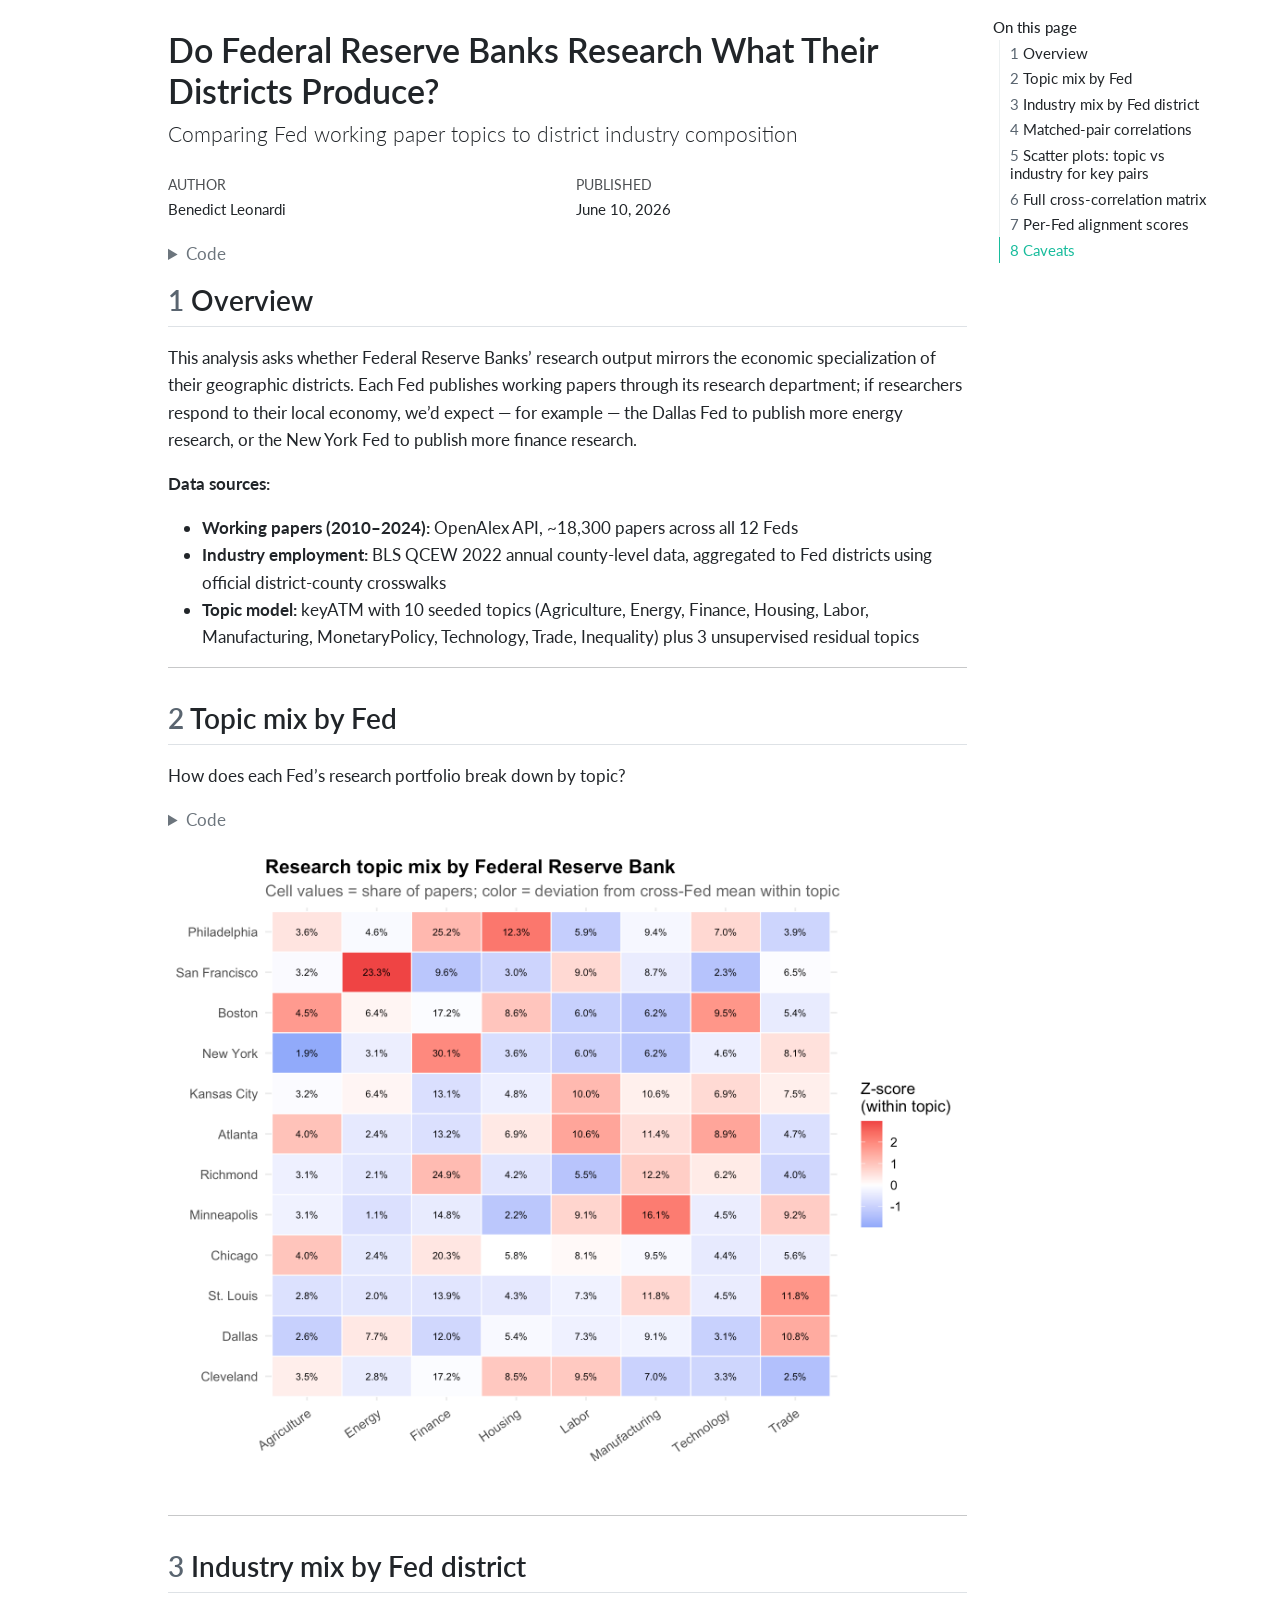
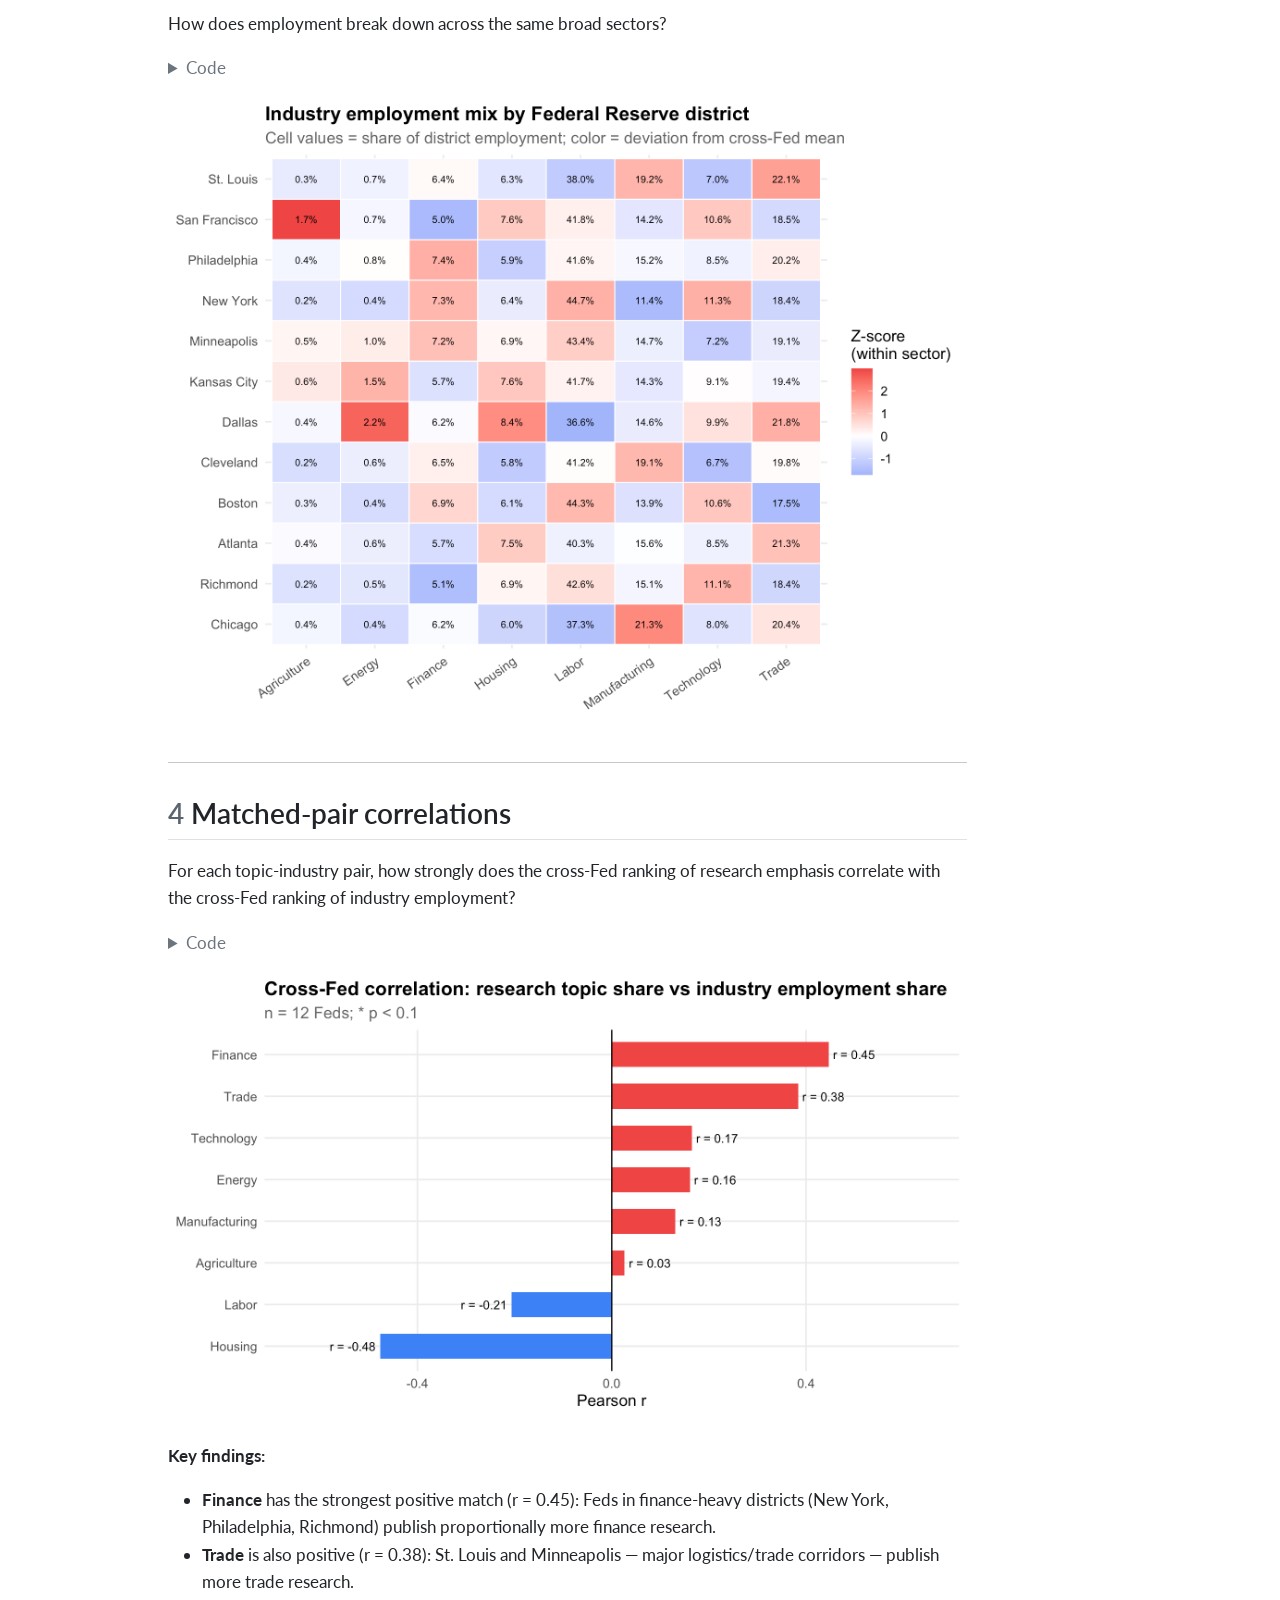
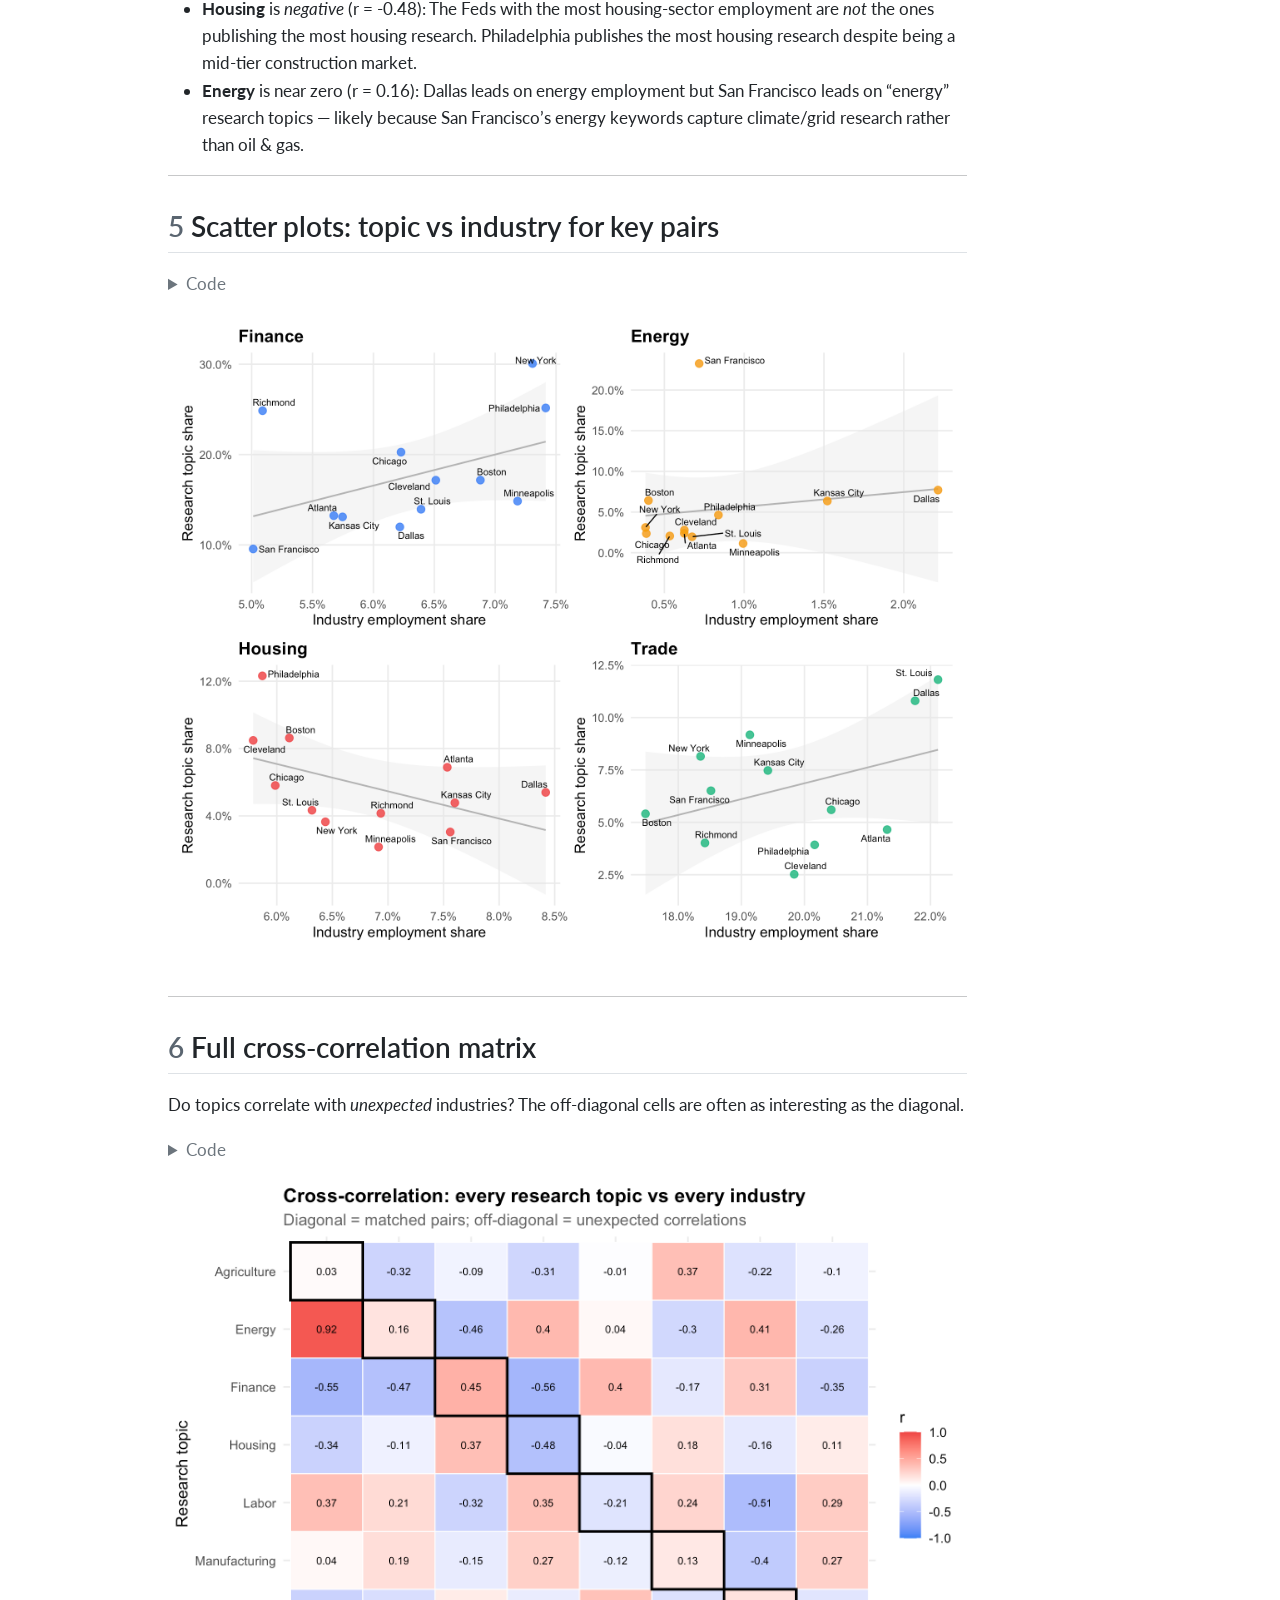
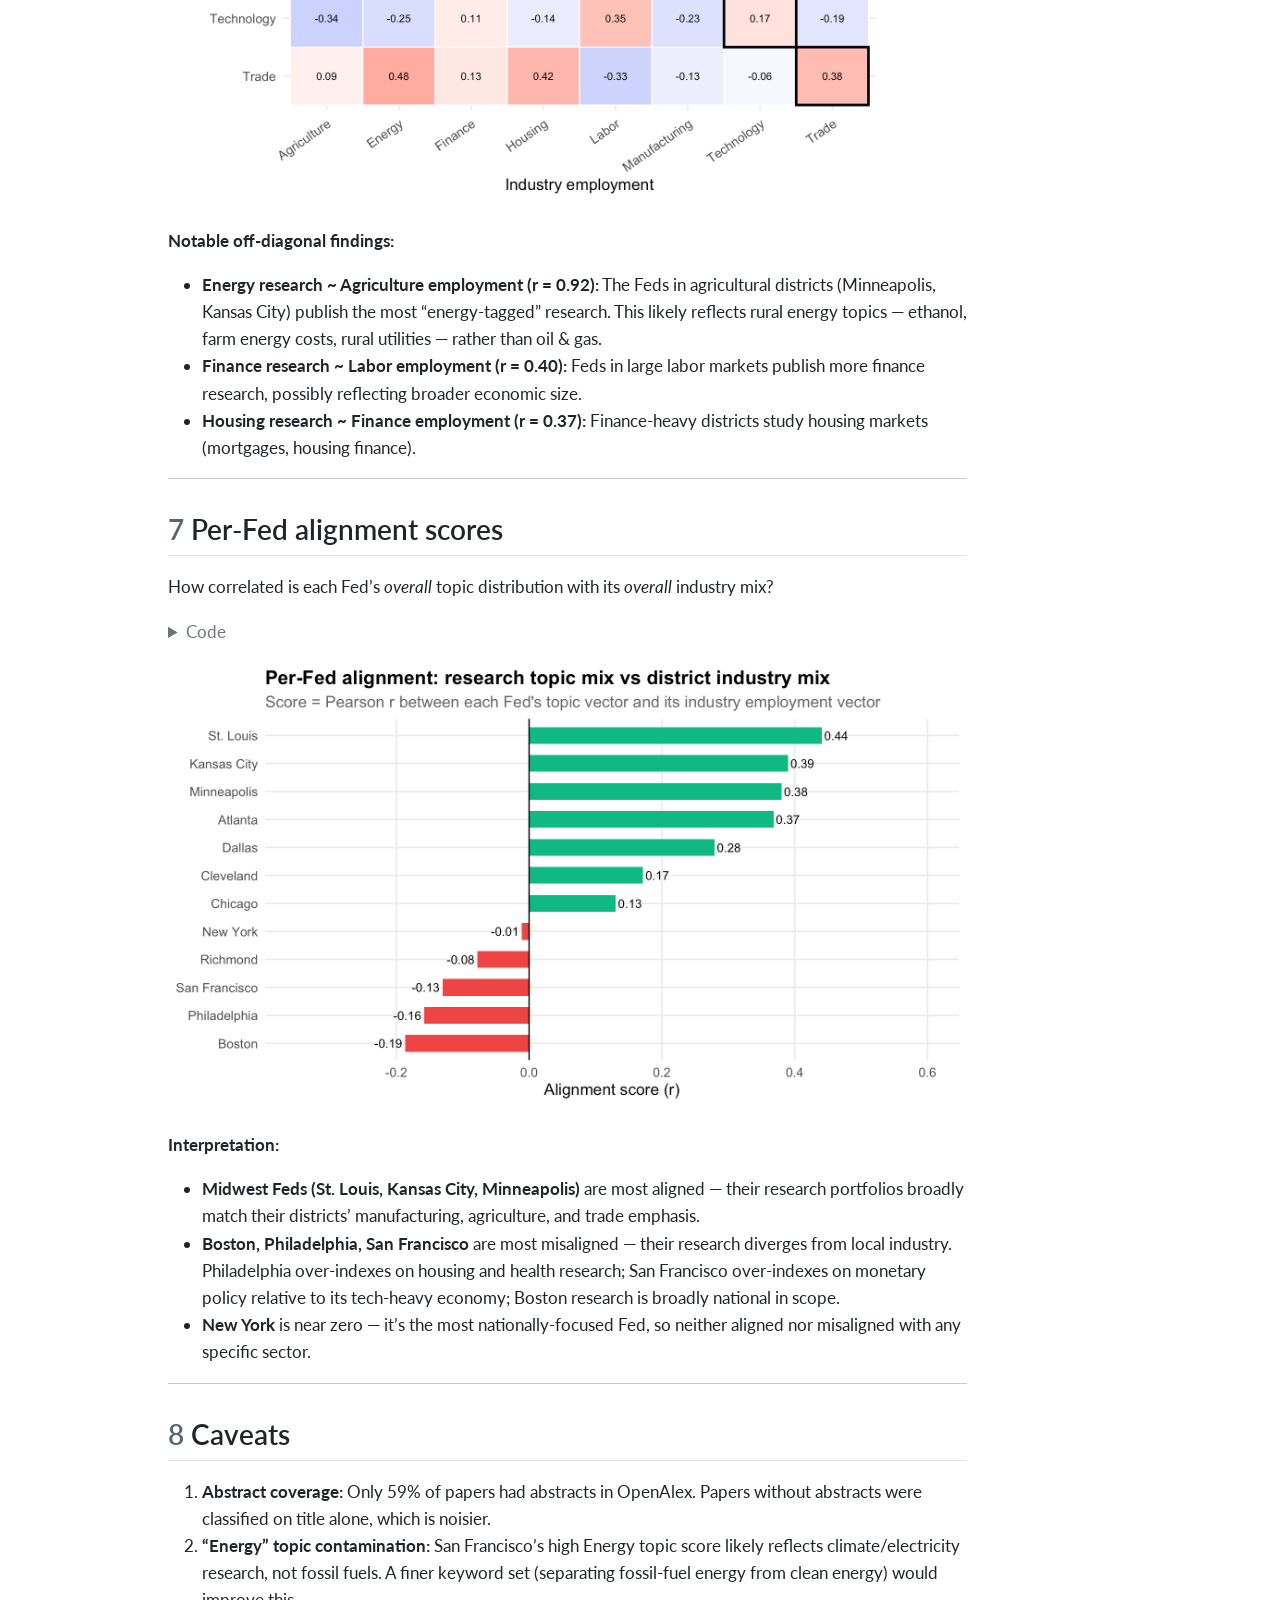
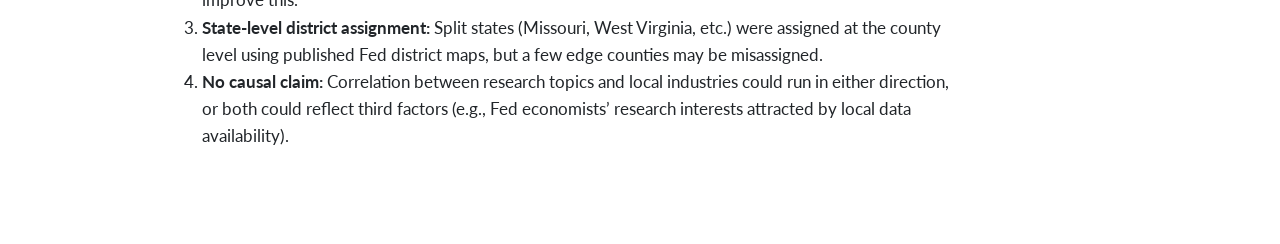
==== commit de492a27: "Render updated QMDs to docs/ Co-Authored-By: Claude Sonnet 4.6 <noreply@anthropic.com>" ====
--- a/docs/index.html
+++ b/docs/index.html
@@ -7,7 +7,7 @@
 <meta name="viewport" content="width=device-width, initial-scale=1.0, user-scalable=yes">
 
 <meta name="author" content="Benedict Leonardi">
-<meta name="dcterms.date" content="2026-06-09">
+<meta name="dcterms.date" content="2026-06-10">
 
 <title>Do Federal Reserve Banks Research What Their Districts Produce? – Fed Research Districts</title>
 <style>
@@ -154,7 +154,7 @@
     <div>
     <div class="quarto-title-meta-heading">Published</div>
     <div class="quarto-title-meta-contents">
-      <p class="date">June 9, 2026</p>
+      <p class="date">June 10, 2026</p>
     </div>
   </div>
   
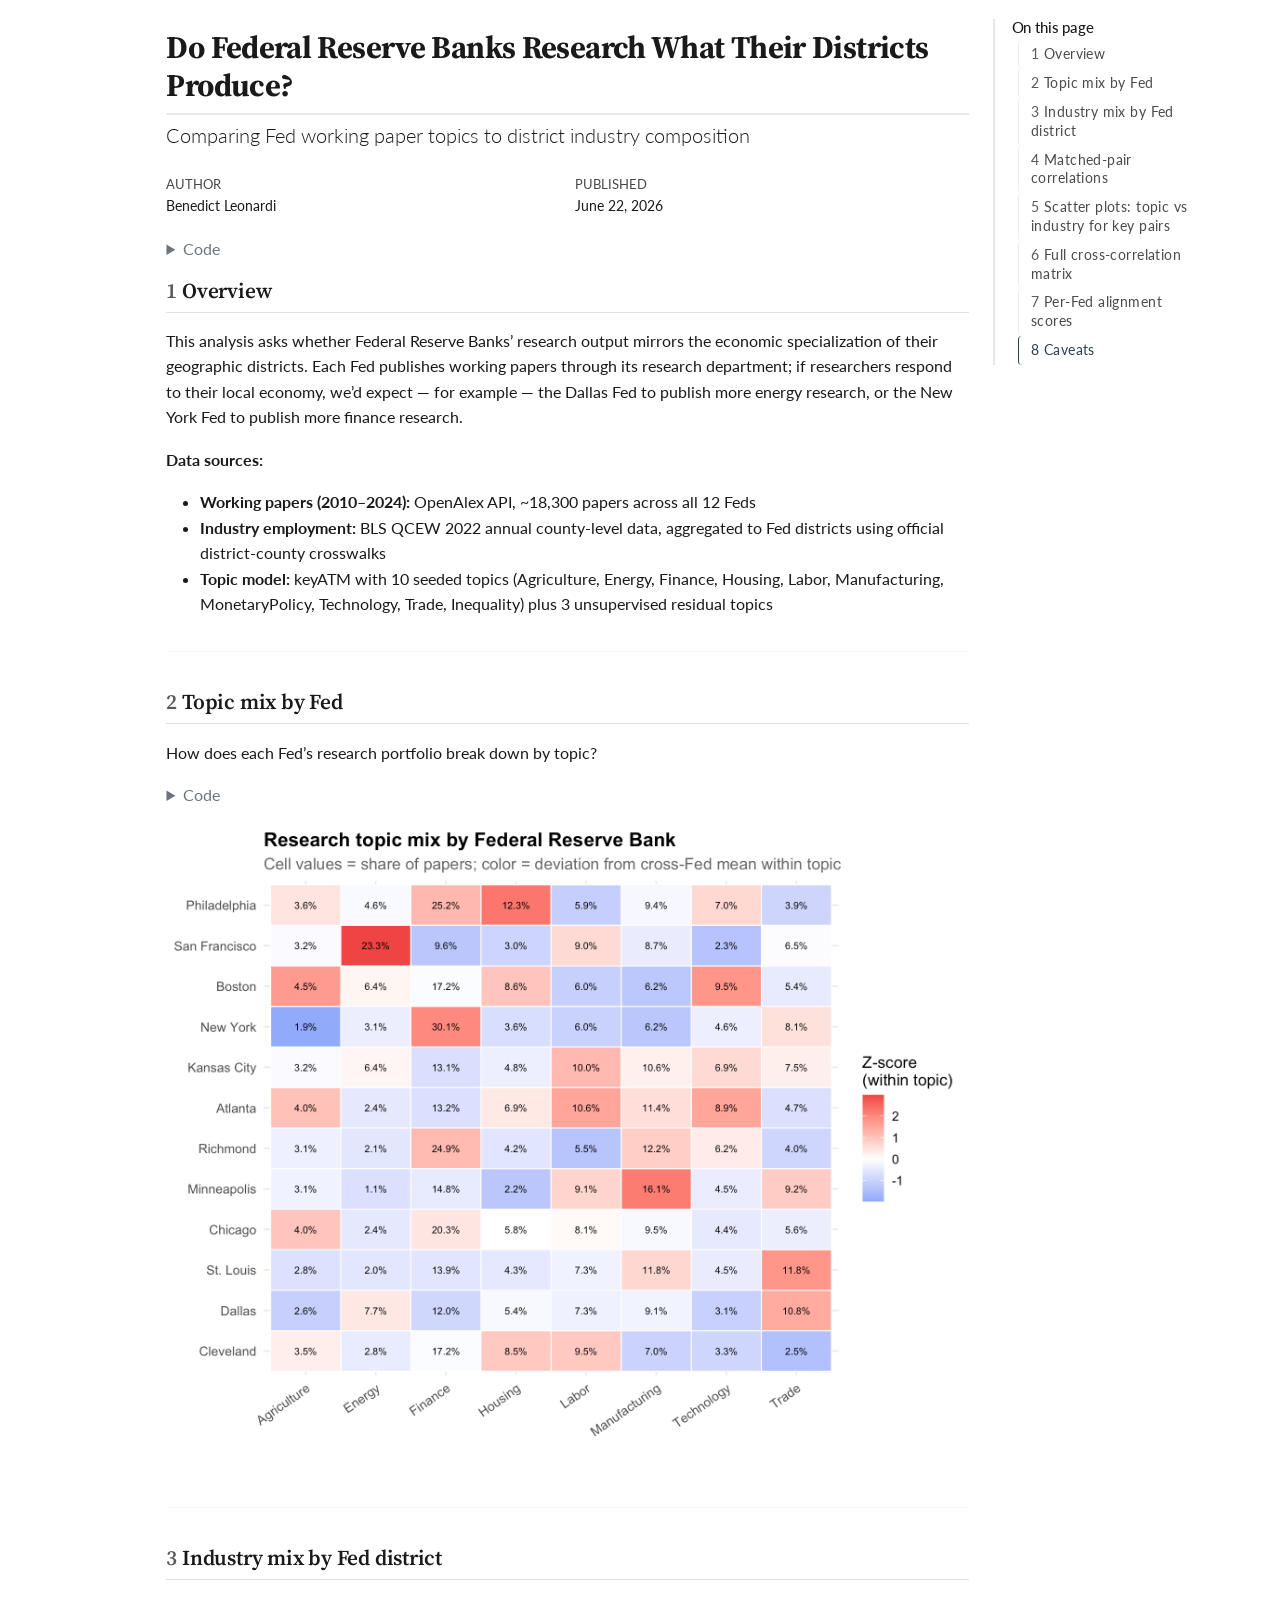
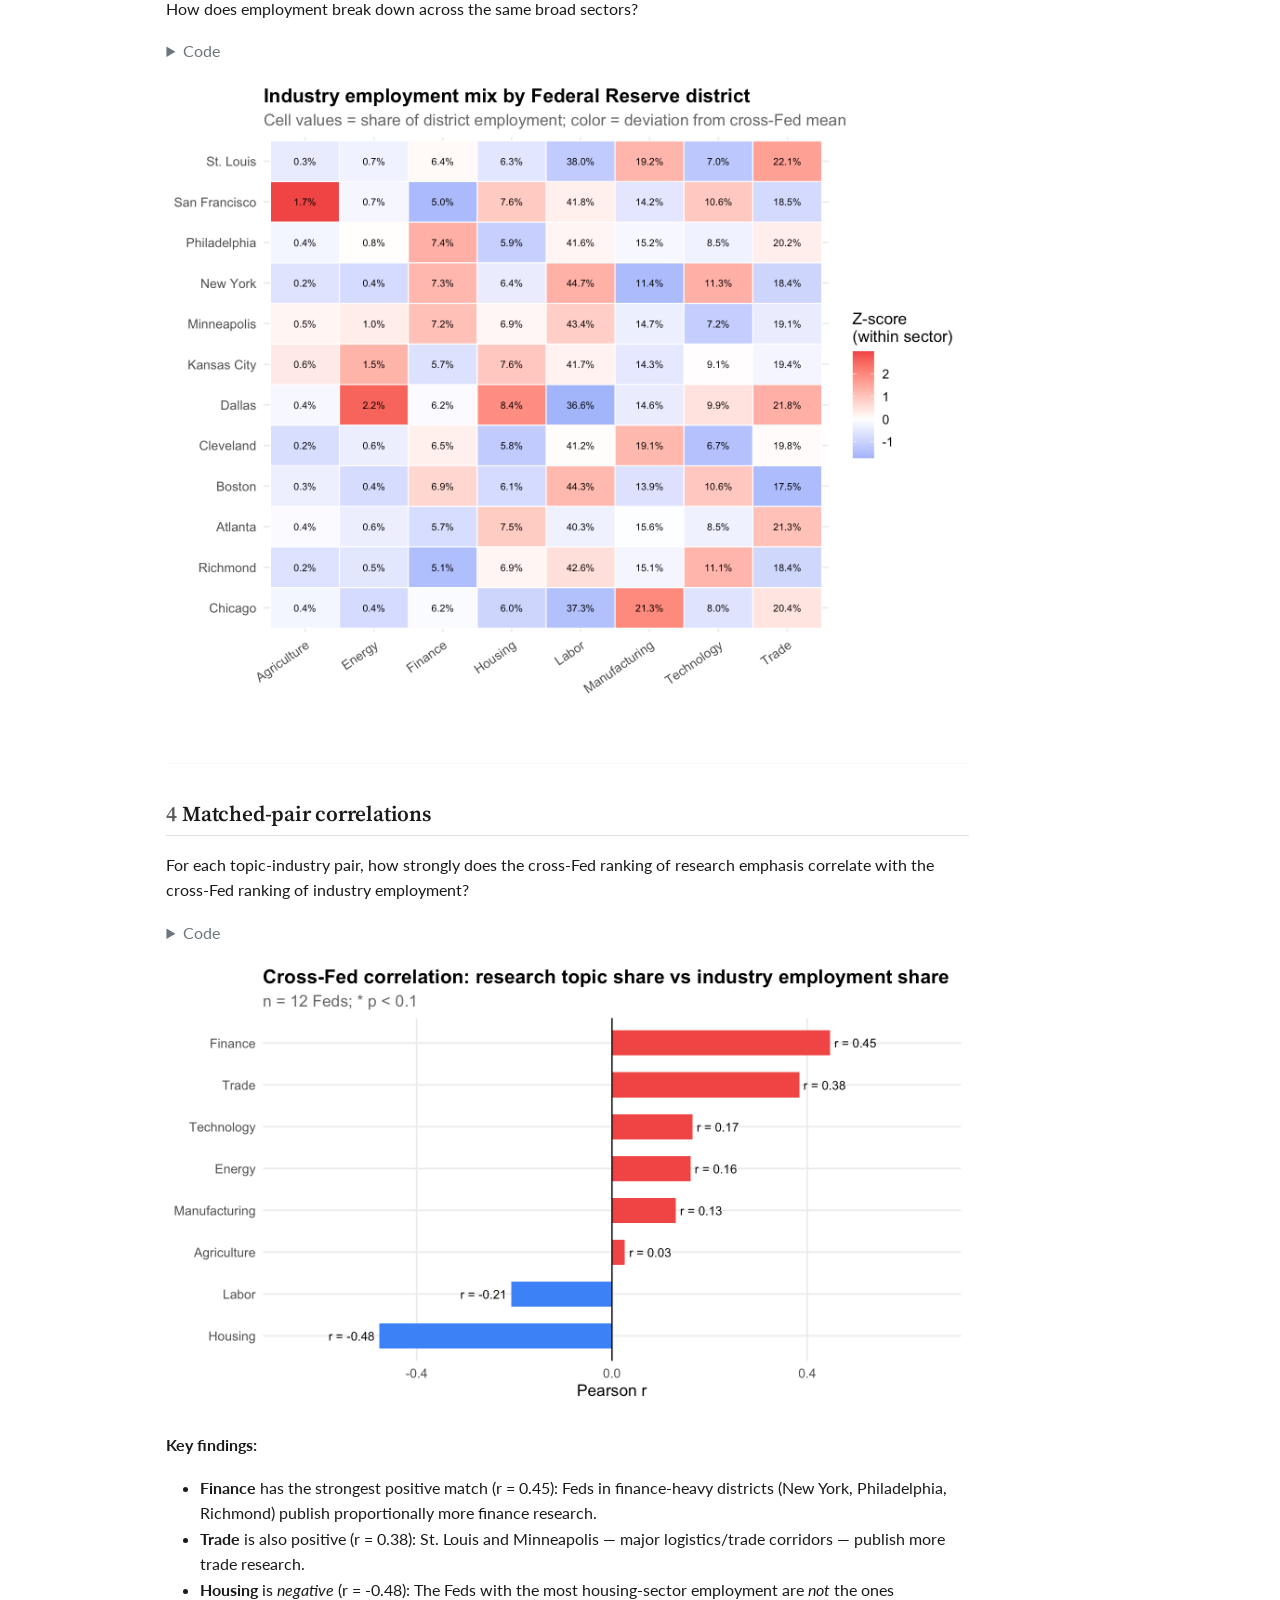
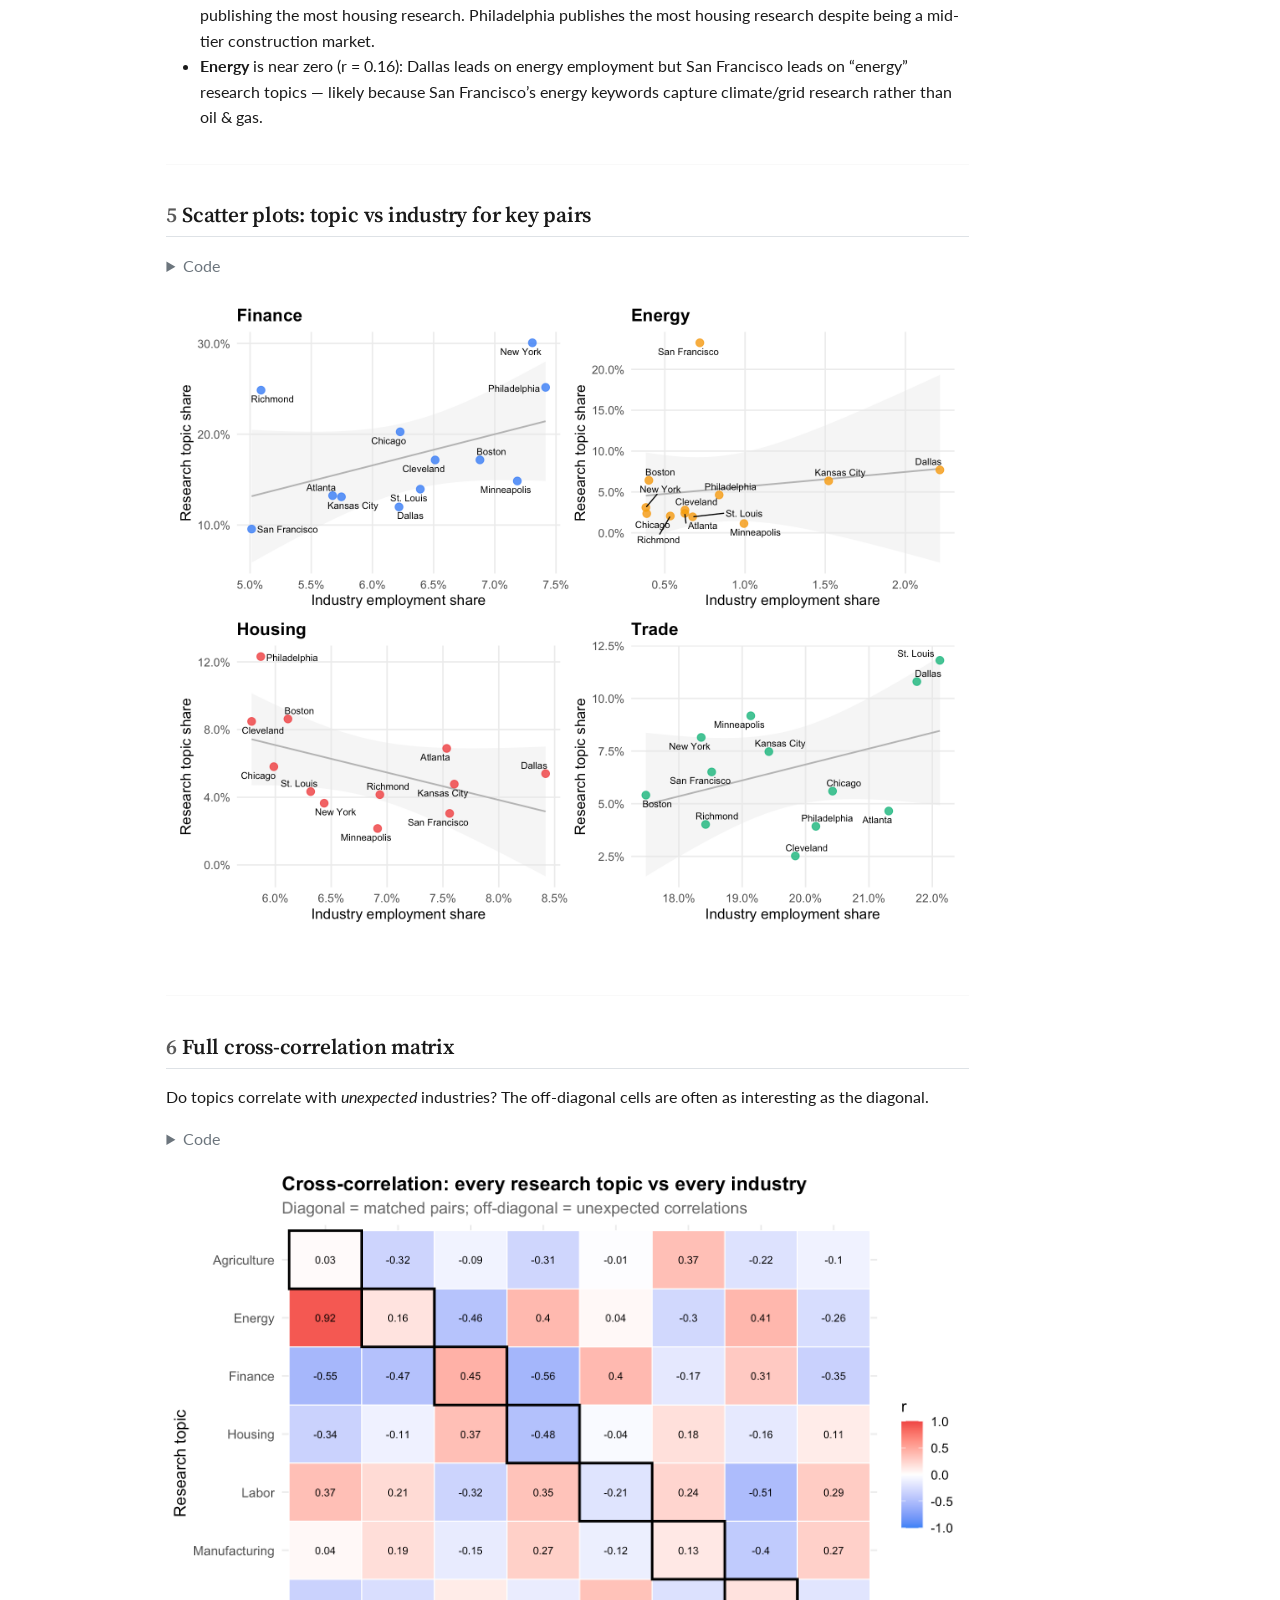
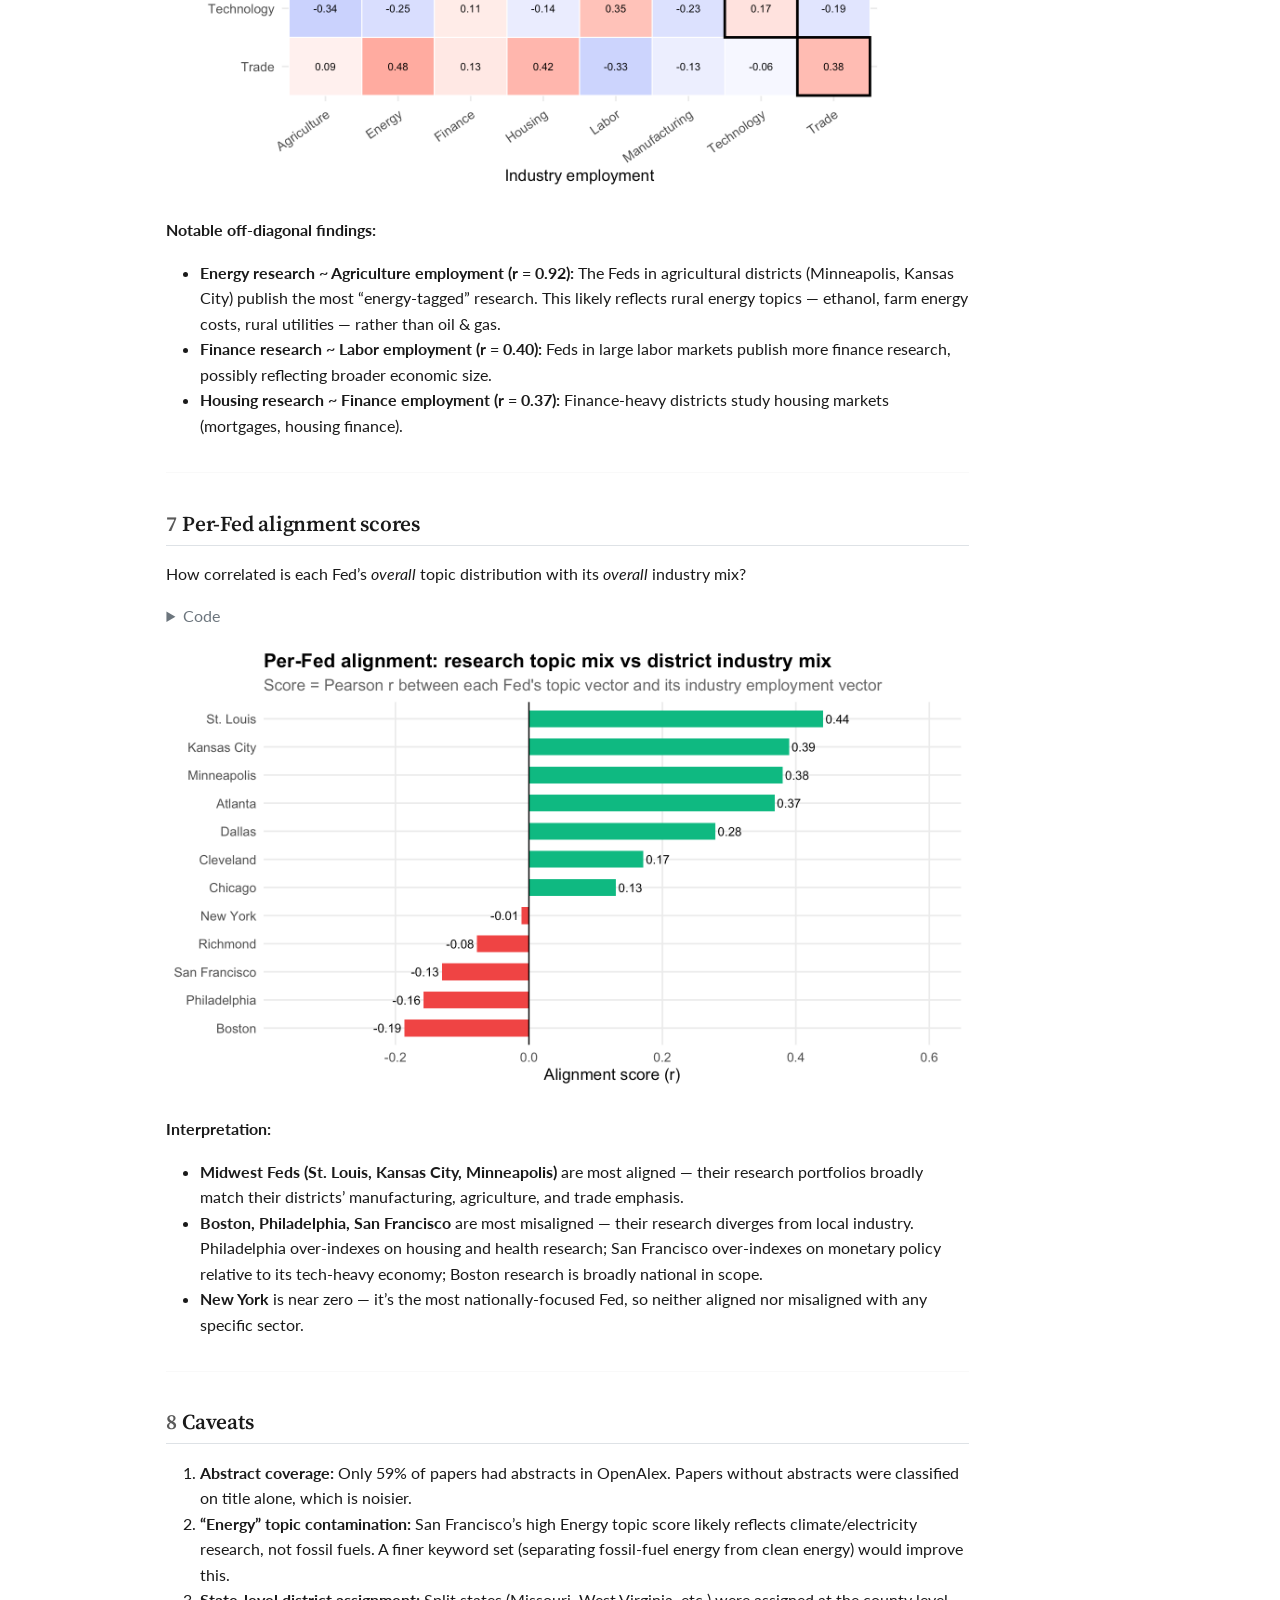
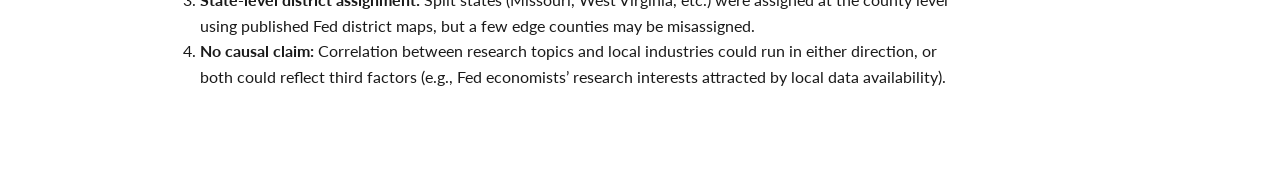
==== commit d24806e4: "Apply consistent academic style (Lato/Source Serif 4, grey palette) Co-Authored-By: Claude Sonnet 4." ====
--- a/docs/index.html
+++ b/docs/index.html
@@ -7,7 +7,7 @@
 <meta name="viewport" content="width=device-width, initial-scale=1.0, user-scalable=yes">
 
 <meta name="author" content="Benedict Leonardi">
-<meta name="dcterms.date" content="2026-06-10">
+<meta name="dcterms.date" content="2026-06-22">
 
 <title>Do Federal Reserve Banks Research What Their Districts Produce? – Fed Research Districts</title>
 <style>
@@ -76,7 +76,7 @@
 <link href="site_libs/quarto-html/quarto-syntax-highlighting-8b4baf804e461d9b72633f0de59a0cac.css" rel="stylesheet" id="quarto-text-highlighting-styles">
 <script src="site_libs/bootstrap/bootstrap.min.js"></script>
 <link href="site_libs/bootstrap/bootstrap-icons.css" rel="stylesheet">
-<link href="site_libs/bootstrap/bootstrap-490776986bfb54d168745c47eead3066.min.css" rel="stylesheet" append-hash="true" id="quarto-bootstrap" data-mode="light">
+<link href="site_libs/bootstrap/bootstrap-f2f602f58a1feb3413044be4aec0a068.min.css" rel="stylesheet" append-hash="true" id="quarto-bootstrap" data-mode="light">
 <script id="quarto-search-options" type="application/json">{
   "location": "sidebar",
   "copy-button": false,
@@ -154,7 +154,7 @@
     <div>
     <div class="quarto-title-meta-heading">Published</div>
     <div class="quarto-title-meta-contents">
-      <p class="date">June 10, 2026</p>
+      <p class="date">June 22, 2026</p>
     </div>
   </div>
   
